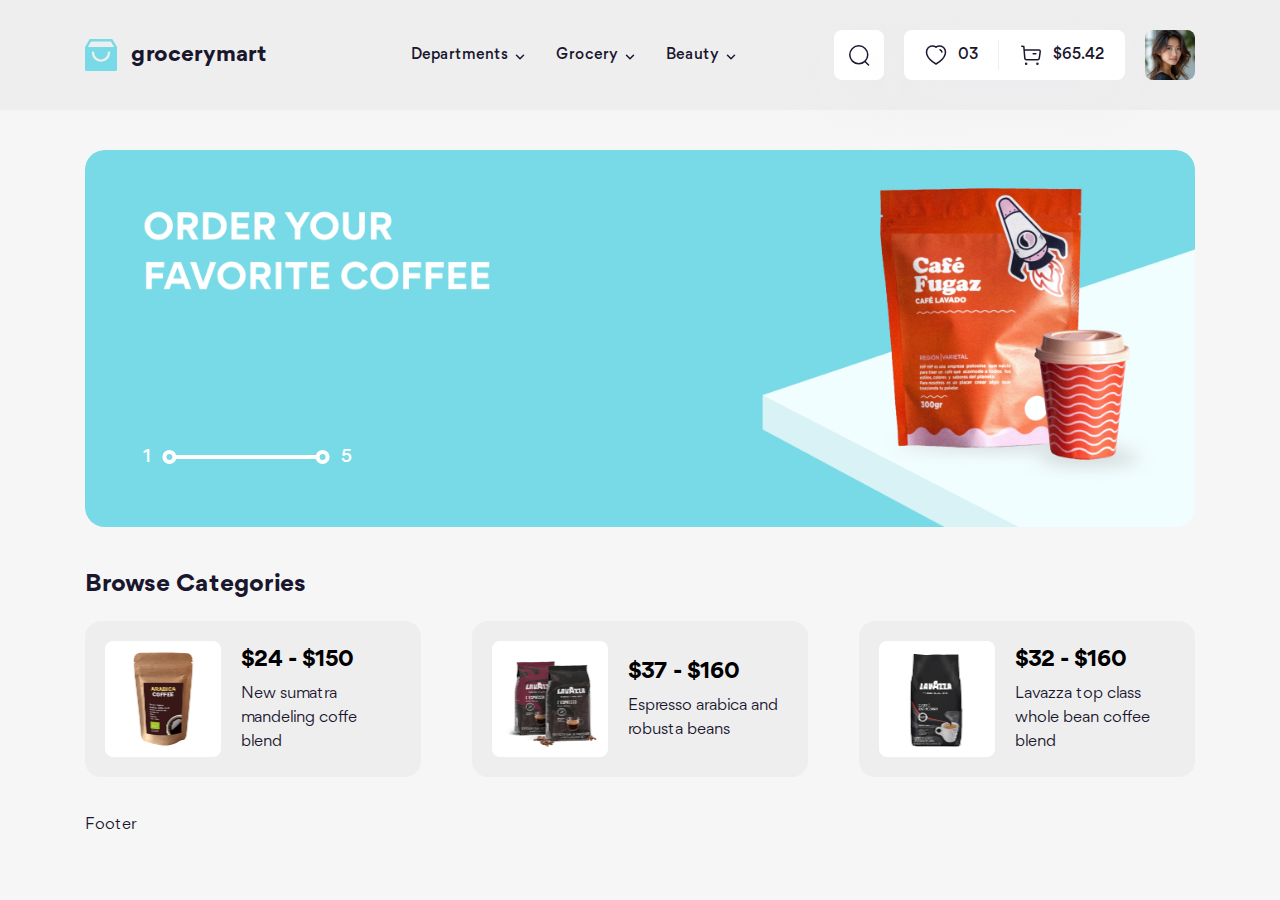
==== index.html @ 1802fb22 "Làm phần Browse Categories" ====
<!DOCTYPE html>
<html lang="en">
  <head>
    <meta charset="UTF-8" />
    <meta name="viewport" content="width=device-width, initial-scale=1.0" />
    <title>Grocery Mart</title>

    <!-- Favicon -->
    <link
      rel="icon"
      type="image/png"
      href="./assets/favicon/favicon-96x96.png"
      sizes="96x96"
    />
    <link rel="icon" type="image/svg+xml" href="./assets/favicon/favicon.svg" />
    <link rel="shortcut icon" href="./assets/favicon/favicon.ico" />
    <link
      rel="apple-touch-icon"
      sizes="180x180"
      href="./assets/favicon/apple-touch-icon.png"
    />
    <link rel="manifest" href="./assets/favicon/site.webmanifest" />

    <!-- Fonts -->
    <link rel="stylesheet" href="./assets/fonts/stylesheet.css" />

    <!-- Styles -->
    <link rel="stylesheet" href="./assets/css/main.css" />

    <!-- Scripts -->
    <script src="./assets/js/scripts.js"></script>
  </head>
  <body>
    <!-- Header -->
    <header id="header" class="header"></header>
    <script>
      load('#header', './templates/header.html')
    </script>

    <div class="container home">
      <!-- Slideshow -->
      <section class="home__container">
        <div class="slideshow">
          <div class="slideshow__inner">
            <div class="slideshow__item">
              <a href="#!" class="slideshow__link">
                <picture>
                  <source
                    media="(max-width: 767.98px)"
                    srcset="./assets/img/slideshow/item-1-md.png"
                  />
                  <img
                    src="./assets/img/slideshow/item-1.png"
                    alt=""
                    class="slideshow__img"
                  />
                </picture>
              </a>
            </div>
          </div>

          <div class="slideshow__page">
            <span class="slideshow__num">1</span>
            <span class="slideshow__slider"></span>
            <span class="slideshow__num">5</span>
          </div>
        </div>
      </section>

      <!-- Browser Categories -->
      <section class="home__container">
        <h2 class="home__heading">Browse Categories</h2>
        <div class="home__cate row row-cols-3 row-cols-md-1">
          <div class="col">
            <article class="cate-item">
              <img
                src="./assets/img/category-item/item-1.png"
                alt=""
                class="cate-item__thumb"
              />
              <section class="cate-item__info">
                <h3 class="cate-item__title">$24 - $150</h3>
                <p class="cate-item__desc">New sumatra mandeling coffe blend</p>
              </section>
            </article>
          </div>
          <div class="col">
            <article class="cate-item">
              <img
                src="./assets/img/category-item/item-2.png"
                alt=""
                class="cate-item__thumb"
              />
              <section class="cate-item__info">
                <h3 class="cate-item__title">$37 - $160</h3>
                <p class="cate-item__desc">
                  Espresso arabica and robusta beans
                </p>
              </section>
            </article>
          </div>
          <div class="col">
            <article class="cate-item">
              <img
                src="./assets/img/category-item/item-3.png"
                alt=""
                class="cate-item__thumb"
              />
              <section class="cate-item__info">
                <h3 class="cate-item__title">$32 - $160</h3>
                <p class="cate-item__desc">
                  Lavazza top class whole bean coffee blend
                </p>
              </section>
            </article>
          </div>
        </div>
      </section>

      <!-- Browser Products -->
      <section class="home__container"></section>

      <!-- Footer -->
      <footer id="footer"><div class="container">Footer</div></footer>
      <script>
        load('#footer', './templates/footer.html')
      </script>
    </div>
  </body>
</html>
---- assets/fonts/stylesheet.css ----
@font-face {
    font-family: 'Gordita';
    src: url('Gordita-Bold.woff2') format('woff2'),
        url('Gordita-Bold.woff') format('woff');
    font-weight: bold;
    font-style: normal;
    font-display: swap;
}

@font-face {
    font-family: 'Gordita';
    src: url('Gordita-Light.woff2') format('woff2'),
        url('Gordita-Light.woff') format('woff');
    font-weight: 300;
    font-style: normal;
    font-display: swap;
}

@font-face {
    font-family: 'Gordita';
    src: url('Gordita-BlackItalic.woff2') format('woff2'),
        url('Gordita-BlackItalic.woff') format('woff');
    font-weight: 900;
    font-style: italic;
    font-display: swap;
}

@font-face {
    font-family: 'Gordita';
    src: url('Gordita-Black.woff2') format('woff2'),
        url('Gordita-Black.woff') format('woff');
    font-weight: 900;
    font-style: normal;
    font-display: swap;
}

@font-face {
    font-family: 'Gordita';
    src: url('Gordita-BoldItalic.woff2') format('woff2'),
        url('Gordita-BoldItalic.woff') format('woff');
    font-weight: bold;
    font-style: italic;
    font-display: swap;
}

@font-face {
    font-family: 'Gordita';
    src: url('Gordita-MediumItalic.woff2') format('woff2'),
        url('Gordita-MediumItalic.woff') format('woff');
    font-weight: 500;
    font-style: italic;
    font-display: swap;
}

@font-face {
    font-family: 'Gordita';
    src: url('Gordita-Medium.woff2') format('woff2'),
        url('Gordita-Medium.woff') format('woff');
    font-weight: 500;
    font-style: normal;
    font-display: swap;
}

@font-face {
    font-family: 'Gordita';
    src: url('Gordita-LightItalic.woff2') format('woff2'),
        url('Gordita-LightItalic.woff') format('woff');
    font-weight: 300;
    font-style: italic;
    font-display: swap;
}

@font-face {
    font-family: 'Gordita';
    src: url('Gordita-Italic.woff2') format('woff2'),
        url('Gordita-Italic.woff') format('woff');
    font-weight: normal;
    font-style: italic;
    font-display: swap;
}

@font-face {
    font-family: 'Gordita';
    src: url('Gordita-Regular.woff2') format('woff2'),
        url('Gordita-Regular.woff') format('woff');
    font-weight: normal;
    font-style: normal;
    font-display: swap;
}
---- assets/css/main.css ----
html,
body,
div,
span,
applet,
object,
iframe,
h1,
h2,
h3,
h4,
h5,
h6,
p,
blockquote,
pre,
a,
abbr,
acronym,
address,
big,
cite,
code,
del,
dfn,
em,
img,
ins,
kbd,
q,
s,
samp,
small,
strike,
strong,
sub,
sup,
tt,
var,
b,
u,
i,
center,
dl,
dt,
dd,
ol,
ul,
li,
fieldset,
form,
label,
legend,
table,
caption,
tbody,
tfoot,
thead,
tr,
th,
td,
article,
aside,
canvas,
details,
embed,
figure,
figcaption,
footer,
header,
hgroup,
menu,
nav,
output,
ruby,
section,
summary,
time,
mark,
audio,
video {
  margin: 0;
  padding: 0;
  border: 0;
  font-size: 100%;
  font: inherit;
  vertical-align: baseline;
}

/* HTML5 display-role reset for older browsers */
article,
aside,
details,
figcaption,
figure,
footer,
header,
hgroup,
menu,
nav,
section {
  display: block;
}

body {
  line-height: 1;
}

ol,
ul {
  list-style: none;
}

blockquote,
q {
  quotes: none;
}

blockquote:before,
blockquote:after,
q:before,
q:after {
  content: "";
  content: none;
}

table {
  border-collapse: collapse;
  border-spacing: 0;
}

*,
::before,
::after {
  box-sizing: border-box;
}

html {
  font-size: 62.5%;
}

body {
  font-family: "Gordita", sans-serif;
  font-size: 1.6rem;
  color: var(--text-color);
  background: var(--body-bg);
}

a {
  color: inherit;
  text-decoration: none;
}

button {
  border: none;
  outline: none;
  background: transparent;
}

a,
img,
button,
input,
textarea,
select {
  font-family: inherit;
  font-size: inherit;
  color: inherit;
  -webkit-tap-highlight-color: transparent;
}

.icon {
  filter: var(--icon-color);
}

.row > *, .container-fluid, .container {
  padding-left: calc(var(--grid-gutter-x) * 0.5);
  padding-right: calc(var(--grid-gutter-x) * 0.5);
}

.container-fluid, .container {
  --grid-gutter-x: 30px;
  --grid-gutter-y: 0;
  width: 100%;
  margin-left: auto;
  margin-right: auto;
}

.container {
  width: 1370px;
}

.row {
  display: flex;
  flex-wrap: wrap;
  margin-top: calc(var(--grid-gutter-y) * -1);
  margin-left: calc(var(--grid-gutter-x) * 0.5 * -1);
  margin-right: calc(var(--grid-gutter-x) * 0.5 * -1);
}
.row > * {
  margin-top: var(--grid-gutter-y);
}

.col {
  flex: 1 0;
}

.row-cols-1 > * {
  flex: 0 0 auto;
  width: 100%;
}

.row-cols-2 > * {
  flex: 0 0 auto;
  width: 50%;
}

.row-cols-3 > * {
  flex: 0 0 auto;
  width: 33.3333333333%;
}

.row-cols-4 > * {
  flex: 0 0 auto;
  width: 25%;
}

.row-cols-5 > * {
  flex: 0 0 auto;
  width: 20%;
}

.row-cols-6 > * {
  flex: 0 0 auto;
  width: 16.6666666667%;
}

.col-1 {
  flex: 0 0 auto;
  width: 8.3333333333%;
}

.col-2 {
  flex: 0 0 auto;
  width: 16.6666666667%;
}

.col-3 {
  flex: 0 0 auto;
  width: 25%;
}

.col-4 {
  flex: 0 0 auto;
  width: 33.3333333333%;
}

.col-5 {
  flex: 0 0 auto;
  width: 41.6666666667%;
}

.col-6 {
  flex: 0 0 auto;
  width: 50%;
}

.col-7 {
  flex: 0 0 auto;
  width: 58.3333333333%;
}

.col-8 {
  flex: 0 0 auto;
  width: 66.6666666667%;
}

.col-9 {
  flex: 0 0 auto;
  width: 75%;
}

.col-10 {
  flex: 0 0 auto;
  width: 83.3333333333%;
}

.col-11 {
  flex: 0 0 auto;
  width: 91.6666666667%;
}

.col-12 {
  flex: 0 0 auto;
  width: 100%;
}

.offset-0 {
  margin-left: 0;
}

.offset-1 {
  margin-left: 8.3333333333%;
}

.offset-2 {
  margin-left: 16.6666666667%;
}

.offset-3 {
  margin-left: 25%;
}

.offset-4 {
  margin-left: 33.3333333333%;
}

.offset-5 {
  margin-left: 41.6666666667%;
}

.offset-6 {
  margin-left: 50%;
}

.offset-7 {
  margin-left: 58.3333333333%;
}

.offset-8 {
  margin-left: 66.6666666667%;
}

.offset-9 {
  margin-left: 75%;
}

.offset-10 {
  margin-left: 83.3333333333%;
}

.offset-11 {
  margin-left: 91.6666666667%;
}

.g-0,
.gx-0 {
  --grid-gutter-x: 0px;
}

.g-0,
.gy-0 {
  --grid-gutter-y: 0px;
}

.g-1,
.gx-1 {
  --grid-gutter-x: 7.5px;
}

.g-1,
.gy-1 {
  --grid-gutter-y: 7.5px;
}

.g-2,
.gx-2 {
  --grid-gutter-x: 15px;
}

.g-2,
.gy-2 {
  --grid-gutter-y: 15px;
}

.g-3,
.gx-3 {
  --grid-gutter-x: 30px;
}

.g-3,
.gy-3 {
  --grid-gutter-y: 30px;
}

.g-4,
.gx-4 {
  --grid-gutter-x: 45px;
}

.g-4,
.gy-4 {
  --grid-gutter-y: 45px;
}

.g-5,
.gx-5 {
  --grid-gutter-x: 90px;
}

.g-5,
.gy-5 {
  --grid-gutter-y: 90px;
}

@media (max-width: 1399.98px) {
  .container {
    max-width: 1140px;
  }
  .row-cols-xxl-1 > * {
    flex: 0 0 auto;
    width: 100%;
  }
  .row-cols-xxl-2 > * {
    flex: 0 0 auto;
    width: 50%;
  }
  .row-cols-xxl-3 > * {
    flex: 0 0 auto;
    width: 33.3333333333%;
  }
  .row-cols-xxl-4 > * {
    flex: 0 0 auto;
    width: 25%;
  }
  .row-cols-xxl-5 > * {
    flex: 0 0 auto;
    width: 20%;
  }
  .row-cols-xxl-6 > * {
    flex: 0 0 auto;
    width: 16.6666666667%;
  }
  .col-xxl-1 {
    flex: 0 0 auto;
    width: 8.3333333333%;
  }
  .col-xxl-2 {
    flex: 0 0 auto;
    width: 16.6666666667%;
  }
  .col-xxl-3 {
    flex: 0 0 auto;
    width: 25%;
  }
  .col-xxl-4 {
    flex: 0 0 auto;
    width: 33.3333333333%;
  }
  .col-xxl-5 {
    flex: 0 0 auto;
    width: 41.6666666667%;
  }
  .col-xxl-6 {
    flex: 0 0 auto;
    width: 50%;
  }
  .col-xxl-7 {
    flex: 0 0 auto;
    width: 58.3333333333%;
  }
  .col-xxl-8 {
    flex: 0 0 auto;
    width: 66.6666666667%;
  }
  .col-xxl-9 {
    flex: 0 0 auto;
    width: 75%;
  }
  .col-xxl-10 {
    flex: 0 0 auto;
    width: 83.3333333333%;
  }
  .col-xxl-11 {
    flex: 0 0 auto;
    width: 91.6666666667%;
  }
  .col-xxl-12 {
    flex: 0 0 auto;
    width: 100%;
  }
  .offset-xxl-0 {
    margin-left: 0;
  }
  .offset-xxl-1 {
    margin-left: 8.3333333333%;
  }
  .offset-xxl-2 {
    margin-left: 16.6666666667%;
  }
  .offset-xxl-3 {
    margin-left: 25%;
  }
  .offset-xxl-4 {
    margin-left: 33.3333333333%;
  }
  .offset-xxl-5 {
    margin-left: 41.6666666667%;
  }
  .offset-xxl-6 {
    margin-left: 50%;
  }
  .offset-xxl-7 {
    margin-left: 58.3333333333%;
  }
  .offset-xxl-8 {
    margin-left: 66.6666666667%;
  }
  .offset-xxl-9 {
    margin-left: 75%;
  }
  .offset-xxl-10 {
    margin-left: 83.3333333333%;
  }
  .offset-xxl-11 {
    margin-left: 91.6666666667%;
  }
  .g-xxl-0,
  .gx-xxl-0 {
    --grid-gutter-x: 0px;
  }
  .g-xxl-0,
  .gy-xxl-0 {
    --grid-gutter-y: 0px;
  }
  .g-xxl-1,
  .gx-xxl-1 {
    --grid-gutter-x: 7.5px;
  }
  .g-xxl-1,
  .gy-xxl-1 {
    --grid-gutter-y: 7.5px;
  }
  .g-xxl-2,
  .gx-xxl-2 {
    --grid-gutter-x: 15px;
  }
  .g-xxl-2,
  .gy-xxl-2 {
    --grid-gutter-y: 15px;
  }
  .g-xxl-3,
  .gx-xxl-3 {
    --grid-gutter-x: 30px;
  }
  .g-xxl-3,
  .gy-xxl-3 {
    --grid-gutter-y: 30px;
  }
  .g-xxl-4,
  .gx-xxl-4 {
    --grid-gutter-x: 45px;
  }
  .g-xxl-4,
  .gy-xxl-4 {
    --grid-gutter-y: 45px;
  }
  .g-xxl-5,
  .gx-xxl-5 {
    --grid-gutter-x: 90px;
  }
  .g-xxl-5,
  .gy-xxl-5 {
    --grid-gutter-y: 90px;
  }
}
@media (max-width: 1199.98px) {
  .container {
    max-width: 960px;
  }
  .row-cols-xl-1 > * {
    flex: 0 0 auto;
    width: 100%;
  }
  .row-cols-xl-2 > * {
    flex: 0 0 auto;
    width: 50%;
  }
  .row-cols-xl-3 > * {
    flex: 0 0 auto;
    width: 33.3333333333%;
  }
  .row-cols-xl-4 > * {
    flex: 0 0 auto;
    width: 25%;
  }
  .row-cols-xl-5 > * {
    flex: 0 0 auto;
    width: 20%;
  }
  .row-cols-xl-6 > * {
    flex: 0 0 auto;
    width: 16.6666666667%;
  }
  .col-xl-1 {
    flex: 0 0 auto;
    width: 8.3333333333%;
  }
  .col-xl-2 {
    flex: 0 0 auto;
    width: 16.6666666667%;
  }
  .col-xl-3 {
    flex: 0 0 auto;
    width: 25%;
  }
  .col-xl-4 {
    flex: 0 0 auto;
    width: 33.3333333333%;
  }
  .col-xl-5 {
    flex: 0 0 auto;
    width: 41.6666666667%;
  }
  .col-xl-6 {
    flex: 0 0 auto;
    width: 50%;
  }
  .col-xl-7 {
    flex: 0 0 auto;
    width: 58.3333333333%;
  }
  .col-xl-8 {
    flex: 0 0 auto;
    width: 66.6666666667%;
  }
  .col-xl-9 {
    flex: 0 0 auto;
    width: 75%;
  }
  .col-xl-10 {
    flex: 0 0 auto;
    width: 83.3333333333%;
  }
  .col-xl-11 {
    flex: 0 0 auto;
    width: 91.6666666667%;
  }
  .col-xl-12 {
    flex: 0 0 auto;
    width: 100%;
  }
  .offset-xl-0 {
    margin-left: 0;
  }
  .offset-xl-1 {
    margin-left: 8.3333333333%;
  }
  .offset-xl-2 {
    margin-left: 16.6666666667%;
  }
  .offset-xl-3 {
    margin-left: 25%;
  }
  .offset-xl-4 {
    margin-left: 33.3333333333%;
  }
  .offset-xl-5 {
    margin-left: 41.6666666667%;
  }
  .offset-xl-6 {
    margin-left: 50%;
  }
  .offset-xl-7 {
    margin-left: 58.3333333333%;
  }
  .offset-xl-8 {
    margin-left: 66.6666666667%;
  }
  .offset-xl-9 {
    margin-left: 75%;
  }
  .offset-xl-10 {
    margin-left: 83.3333333333%;
  }
  .offset-xl-11 {
    margin-left: 91.6666666667%;
  }
  .g-xl-0,
  .gx-xl-0 {
    --grid-gutter-x: 0px;
  }
  .g-xl-0,
  .gy-xl-0 {
    --grid-gutter-y: 0px;
  }
  .g-xl-1,
  .gx-xl-1 {
    --grid-gutter-x: 7.5px;
  }
  .g-xl-1,
  .gy-xl-1 {
    --grid-gutter-y: 7.5px;
  }
  .g-xl-2,
  .gx-xl-2 {
    --grid-gutter-x: 15px;
  }
  .g-xl-2,
  .gy-xl-2 {
    --grid-gutter-y: 15px;
  }
  .g-xl-3,
  .gx-xl-3 {
    --grid-gutter-x: 30px;
  }
  .g-xl-3,
  .gy-xl-3 {
    --grid-gutter-y: 30px;
  }
  .g-xl-4,
  .gx-xl-4 {
    --grid-gutter-x: 45px;
  }
  .g-xl-4,
  .gy-xl-4 {
    --grid-gutter-y: 45px;
  }
  .g-xl-5,
  .gx-xl-5 {
    --grid-gutter-x: 90px;
  }
  .g-xl-5,
  .gy-xl-5 {
    --grid-gutter-y: 90px;
  }
}
@media (max-width: 991.98px) {
  .container {
    max-width: 720px;
  }
  .row-cols-lg-1 > * {
    flex: 0 0 auto;
    width: 100%;
  }
  .row-cols-lg-2 > * {
    flex: 0 0 auto;
    width: 50%;
  }
  .row-cols-lg-3 > * {
    flex: 0 0 auto;
    width: 33.3333333333%;
  }
  .row-cols-lg-4 > * {
    flex: 0 0 auto;
    width: 25%;
  }
  .row-cols-lg-5 > * {
    flex: 0 0 auto;
    width: 20%;
  }
  .row-cols-lg-6 > * {
    flex: 0 0 auto;
    width: 16.6666666667%;
  }
  .col-lg-1 {
    flex: 0 0 auto;
    width: 8.3333333333%;
  }
  .col-lg-2 {
    flex: 0 0 auto;
    width: 16.6666666667%;
  }
  .col-lg-3 {
    flex: 0 0 auto;
    width: 25%;
  }
  .col-lg-4 {
    flex: 0 0 auto;
    width: 33.3333333333%;
  }
  .col-lg-5 {
    flex: 0 0 auto;
    width: 41.6666666667%;
  }
  .col-lg-6 {
    flex: 0 0 auto;
    width: 50%;
  }
  .col-lg-7 {
    flex: 0 0 auto;
    width: 58.3333333333%;
  }
  .col-lg-8 {
    flex: 0 0 auto;
    width: 66.6666666667%;
  }
  .col-lg-9 {
    flex: 0 0 auto;
    width: 75%;
  }
  .col-lg-10 {
    flex: 0 0 auto;
    width: 83.3333333333%;
  }
  .col-lg-11 {
    flex: 0 0 auto;
    width: 91.6666666667%;
  }
  .col-lg-12 {
    flex: 0 0 auto;
    width: 100%;
  }
  .offset-lg-0 {
    margin-left: 0;
  }
  .offset-lg-1 {
    margin-left: 8.3333333333%;
  }
  .offset-lg-2 {
    margin-left: 16.6666666667%;
  }
  .offset-lg-3 {
    margin-left: 25%;
  }
  .offset-lg-4 {
    margin-left: 33.3333333333%;
  }
  .offset-lg-5 {
    margin-left: 41.6666666667%;
  }
  .offset-lg-6 {
    margin-left: 50%;
  }
  .offset-lg-7 {
    margin-left: 58.3333333333%;
  }
  .offset-lg-8 {
    margin-left: 66.6666666667%;
  }
  .offset-lg-9 {
    margin-left: 75%;
  }
  .offset-lg-10 {
    margin-left: 83.3333333333%;
  }
  .offset-lg-11 {
    margin-left: 91.6666666667%;
  }
  .g-lg-0,
  .gx-lg-0 {
    --grid-gutter-x: 0px;
  }
  .g-lg-0,
  .gy-lg-0 {
    --grid-gutter-y: 0px;
  }
  .g-lg-1,
  .gx-lg-1 {
    --grid-gutter-x: 7.5px;
  }
  .g-lg-1,
  .gy-lg-1 {
    --grid-gutter-y: 7.5px;
  }
  .g-lg-2,
  .gx-lg-2 {
    --grid-gutter-x: 15px;
  }
  .g-lg-2,
  .gy-lg-2 {
    --grid-gutter-y: 15px;
  }
  .g-lg-3,
  .gx-lg-3 {
    --grid-gutter-x: 30px;
  }
  .g-lg-3,
  .gy-lg-3 {
    --grid-gutter-y: 30px;
  }
  .g-lg-4,
  .gx-lg-4 {
    --grid-gutter-x: 45px;
  }
  .g-lg-4,
  .gy-lg-4 {
    --grid-gutter-y: 45px;
  }
  .g-lg-5,
  .gx-lg-5 {
    --grid-gutter-x: 90px;
  }
  .g-lg-5,
  .gy-lg-5 {
    --grid-gutter-y: 90px;
  }
}
@media (max-width: 767.98px) {
  .container {
    max-width: 540px;
  }
  .row-cols-md-1 > * {
    flex: 0 0 auto;
    width: 100%;
  }
  .row-cols-md-2 > * {
    flex: 0 0 auto;
    width: 50%;
  }
  .row-cols-md-3 > * {
    flex: 0 0 auto;
    width: 33.3333333333%;
  }
  .row-cols-md-4 > * {
    flex: 0 0 auto;
    width: 25%;
  }
  .row-cols-md-5 > * {
    flex: 0 0 auto;
    width: 20%;
  }
  .row-cols-md-6 > * {
    flex: 0 0 auto;
    width: 16.6666666667%;
  }
  .col-md-1 {
    flex: 0 0 auto;
    width: 8.3333333333%;
  }
  .col-md-2 {
    flex: 0 0 auto;
    width: 16.6666666667%;
  }
  .col-md-3 {
    flex: 0 0 auto;
    width: 25%;
  }
  .col-md-4 {
    flex: 0 0 auto;
    width: 33.3333333333%;
  }
  .col-md-5 {
    flex: 0 0 auto;
    width: 41.6666666667%;
  }
  .col-md-6 {
    flex: 0 0 auto;
    width: 50%;
  }
  .col-md-7 {
    flex: 0 0 auto;
    width: 58.3333333333%;
  }
  .col-md-8 {
    flex: 0 0 auto;
    width: 66.6666666667%;
  }
  .col-md-9 {
    flex: 0 0 auto;
    width: 75%;
  }
  .col-md-10 {
    flex: 0 0 auto;
    width: 83.3333333333%;
  }
  .col-md-11 {
    flex: 0 0 auto;
    width: 91.6666666667%;
  }
  .col-md-12 {
    flex: 0 0 auto;
    width: 100%;
  }
  .offset-md-0 {
    margin-left: 0;
  }
  .offset-md-1 {
    margin-left: 8.3333333333%;
  }
  .offset-md-2 {
    margin-left: 16.6666666667%;
  }
  .offset-md-3 {
    margin-left: 25%;
  }
  .offset-md-4 {
    margin-left: 33.3333333333%;
  }
  .offset-md-5 {
    margin-left: 41.6666666667%;
  }
  .offset-md-6 {
    margin-left: 50%;
  }
  .offset-md-7 {
    margin-left: 58.3333333333%;
  }
  .offset-md-8 {
    margin-left: 66.6666666667%;
  }
  .offset-md-9 {
    margin-left: 75%;
  }
  .offset-md-10 {
    margin-left: 83.3333333333%;
  }
  .offset-md-11 {
    margin-left: 91.6666666667%;
  }
  .g-md-0,
  .gx-md-0 {
    --grid-gutter-x: 0px;
  }
  .g-md-0,
  .gy-md-0 {
    --grid-gutter-y: 0px;
  }
  .g-md-1,
  .gx-md-1 {
    --grid-gutter-x: 7.5px;
  }
  .g-md-1,
  .gy-md-1 {
    --grid-gutter-y: 7.5px;
  }
  .g-md-2,
  .gx-md-2 {
    --grid-gutter-x: 15px;
  }
  .g-md-2,
  .gy-md-2 {
    --grid-gutter-y: 15px;
  }
  .g-md-3,
  .gx-md-3 {
    --grid-gutter-x: 30px;
  }
  .g-md-3,
  .gy-md-3 {
    --grid-gutter-y: 30px;
  }
  .g-md-4,
  .gx-md-4 {
    --grid-gutter-x: 45px;
  }
  .g-md-4,
  .gy-md-4 {
    --grid-gutter-y: 45px;
  }
  .g-md-5,
  .gx-md-5 {
    --grid-gutter-x: 90px;
  }
  .g-md-5,
  .gy-md-5 {
    --grid-gutter-y: 90px;
  }
}
@media (max-width: 575.98px) {
  .container {
    max-width: 100%;
  }
  .row-cols-sm-1 > * {
    flex: 0 0 auto;
    width: 100%;
  }
  .row-cols-sm-2 > * {
    flex: 0 0 auto;
    width: 50%;
  }
  .row-cols-sm-3 > * {
    flex: 0 0 auto;
    width: 33.3333333333%;
  }
  .row-cols-sm-4 > * {
    flex: 0 0 auto;
    width: 25%;
  }
  .row-cols-sm-5 > * {
    flex: 0 0 auto;
    width: 20%;
  }
  .row-cols-sm-6 > * {
    flex: 0 0 auto;
    width: 16.6666666667%;
  }
  .col-sm-1 {
    flex: 0 0 auto;
    width: 8.3333333333%;
  }
  .col-sm-2 {
    flex: 0 0 auto;
    width: 16.6666666667%;
  }
  .col-sm-3 {
    flex: 0 0 auto;
    width: 25%;
  }
  .col-sm-4 {
    flex: 0 0 auto;
    width: 33.3333333333%;
  }
  .col-sm-5 {
    flex: 0 0 auto;
    width: 41.6666666667%;
  }
  .col-sm-6 {
    flex: 0 0 auto;
    width: 50%;
  }
  .col-sm-7 {
    flex: 0 0 auto;
    width: 58.3333333333%;
  }
  .col-sm-8 {
    flex: 0 0 auto;
    width: 66.6666666667%;
  }
  .col-sm-9 {
    flex: 0 0 auto;
    width: 75%;
  }
  .col-sm-10 {
    flex: 0 0 auto;
    width: 83.3333333333%;
  }
  .col-sm-11 {
    flex: 0 0 auto;
    width: 91.6666666667%;
  }
  .col-sm-12 {
    flex: 0 0 auto;
    width: 100%;
  }
  .offset-sm-0 {
    margin-left: 0;
  }
  .offset-sm-1 {
    margin-left: 8.3333333333%;
  }
  .offset-sm-2 {
    margin-left: 16.6666666667%;
  }
  .offset-sm-3 {
    margin-left: 25%;
  }
  .offset-sm-4 {
    margin-left: 33.3333333333%;
  }
  .offset-sm-5 {
    margin-left: 41.6666666667%;
  }
  .offset-sm-6 {
    margin-left: 50%;
  }
  .offset-sm-7 {
    margin-left: 58.3333333333%;
  }
  .offset-sm-8 {
    margin-left: 66.6666666667%;
  }
  .offset-sm-9 {
    margin-left: 75%;
  }
  .offset-sm-10 {
    margin-left: 83.3333333333%;
  }
  .offset-sm-11 {
    margin-left: 91.6666666667%;
  }
  .g-sm-0,
  .gx-sm-0 {
    --grid-gutter-x: 0px;
  }
  .g-sm-0,
  .gy-sm-0 {
    --grid-gutter-y: 0px;
  }
  .g-sm-1,
  .gx-sm-1 {
    --grid-gutter-x: 7.5px;
  }
  .g-sm-1,
  .gy-sm-1 {
    --grid-gutter-y: 7.5px;
  }
  .g-sm-2,
  .gx-sm-2 {
    --grid-gutter-x: 15px;
  }
  .g-sm-2,
  .gy-sm-2 {
    --grid-gutter-y: 15px;
  }
  .g-sm-3,
  .gx-sm-3 {
    --grid-gutter-x: 30px;
  }
  .g-sm-3,
  .gy-sm-3 {
    --grid-gutter-y: 30px;
  }
  .g-sm-4,
  .gx-sm-4 {
    --grid-gutter-x: 45px;
  }
  .g-sm-4,
  .gy-sm-4 {
    --grid-gutter-y: 45px;
  }
  .g-sm-5,
  .gx-sm-5 {
    --grid-gutter-x: 90px;
  }
  .g-sm-5,
  .gy-sm-5 {
    --grid-gutter-y: 90px;
  }
}
.d-block {
  display: block !important;
}

.d-flex {
  display: flex !important;
}

.d-grid {
  display: grid !important;
}

.d-none {
  display: none !important;
}

@media (max-width: 1399.98px) {
  .d-xxl-block {
    display: block !important;
  }
  .d-xxl-flex {
    display: flex !important;
  }
  .d-xxl-grid {
    display: grid !important;
  }
  .d-xxl-none {
    display: none !important;
  }
}
@media (max-width: 1199.98px) {
  .d-xl-block {
    display: block !important;
  }
  .d-xl-flex {
    display: flex !important;
  }
  .d-xl-grid {
    display: grid !important;
  }
  .d-xl-none {
    display: none !important;
  }
}
@media (max-width: 991.98px) {
  .d-lg-block {
    display: block !important;
  }
  .d-lg-flex {
    display: flex !important;
  }
  .d-lg-grid {
    display: grid !important;
  }
  .d-lg-none {
    display: none !important;
  }
}
@media (max-width: 767.98px) {
  .d-md-block {
    display: block !important;
  }
  .d-md-flex {
    display: flex !important;
  }
  .d-md-grid {
    display: grid !important;
  }
  .d-md-none {
    display: none !important;
  }
}
@media (max-width: 575.98px) {
  .d-sm-block {
    display: block !important;
  }
  .d-sm-flex {
    display: flex !important;
  }
  .d-sm-grid {
    display: grid !important;
  }
  .d-sm-none {
    display: none !important;
  }
}
html {
  --text-color: #1a162e;
  --icon-color: brightness(0) saturate(100%) invert(9%) sepia(7%)
    saturate(6018%) hue-rotate(212deg) brightness(89%) contrast(95%);
  --body-bg: #f6f6f6;
  --header-bg-color: #eee;
  --top-act-group-bg-color: #fff;
  --top-act-group-shadow: rgba(237, 237, 246, 0.2);
  --top-act-group-separate: #ededf6;
  --dropdown-bg-color: #fff;
  --dropdown-shadow-color: rgba(200, 200, 200, 0.4);
  --top-menu-border-color: #d2d1d6;
  --sidebar-bg: #fff;
  --sidebar-shadow: rgba(200, 200, 200, 0.4);
  --cate-item-bg: #eee;
  --cate-item-thumb-bg: #fff;
  --cate-item-title-color: #000;
}
@media (max-width: 991.98px) {
  html {
    --header-bg-color: #fff;
    --header-shadow-color: rgba(237, 237, 246, 0.2);
  }
}
@media (max-width: 767.98px) {
  html {
    --cate-item-bg: #fff;
  }
}

html.dark {
  --text-color: #fff;
  --icon-color: brightness(0) saturate(100%) invert(100%) sepia(100%)
    saturate(0%) hue-rotate(36deg) brightness(103%) contrast(102%);
  --body-bg: #292e39;
  --header-bg-color: #171c28;
  --top-act-group-bg-color: #292e39;
  --top-act-group-shadow: rgba(0, 0, 0, 0.2);
  --top-act-group-separate: #ededf6;
  --dropdown-bg-color: #2f3441;
  --dropdown-shadow-color: rgba(23, 28, 40, 0.4);
  --dropdown-arrow-color: brightness(0) saturate(100%) invert(18%) sepia(23%)
    saturate(508%) hue-rotate(185deg) brightness(90%) contrast(91%);
  --top-menu-border-color: #171c28;
  --menu-column-icon-color: brightness(0) saturate(100%) invert(100%) sepia(27%)
    saturate(171%) hue-rotate(132deg) brightness(101%) contrast(96%);
  --sidebar-bg: #292e39;
  --sidebar-shadow: rgba(23, 28, 40, 0.4);
  --cate-item-bg: #171c28;
  --cate-item-thumb-bg: #292e39;
  --cate-item-title-color: #fff;
}
@media (max-width: 991.98px) {
  html.dark {
    --header-shadow-color: brgba(0, 0, 0, 0.2);
  }
}

.top-act__btn, .top-act__group, .top-act, .navbar__link, .navbar__list, .top-bar {
  display: flex;
  align-items: center;
}

.header {
  background: var(--header-bg-color);
}
@media (max-width: 991.98px) {
  .header {
    box-shadow: 0px 20px 60px 10px var(--header-shadow-color);
  }
}

.top-bar {
  position: relative;
  z-index: 1;
  padding: 30px 0;
}
@media (max-width: 991.98px) {
  .top-bar {
    padding: 20px 0;
  }
}
@media (max-width: 767.98px) {
  .top-bar {
    padding: 16px 0;
    justify-content: space-between;
  }
}

.navbar {
  margin-left: 129px;
}
@media (max-width: 1199.98px) {
  .navbar {
    margin-left: 28px;
  }
}
@media (max-width: 991.98px) {
  .navbar {
    position: fixed;
    inset: 0 50% 0 0;
    background: var(--sidebar-bg);
    border-radius: 0 20px 20px 0;
    margin-left: 0;
    padding: 20px 0;
    z-index: 9;
    translate: -100%;
    transition: translate 0.5s;
  }
  .navbar.show {
    translate: 0;
    box-shadow: 0px 40px 90px 20px var(--sidebar-shadow);
  }
  .navbar.show ~ .navbar__overlay {
    visibility: visible;
    opacity: 1;
  }
}
@media (max-width: 575.98px) {
  .navbar {
    inset: 0 20% 0 0;
  }
}
.navbar__close-btn {
  display: none;
}
@media (max-width: 991.98px) {
  .navbar__close-btn {
    display: block;
    padding: 10px 40px;
  }
}
@media (max-width: 575.98px) {
  .navbar__close-btn {
    padding: 0 20px 10px;
  }
}
.navbar__overlay {
  opacity: 0;
  visibility: hidden;
}
@media (max-width: 991.98px) {
  .navbar__overlay {
    position: fixed;
    inset: 0;
    background: rgba(0, 0, 0, 0.4);
    transition: opacity, visibility;
    transition-duration: 0.5s;
    z-index: 8;
  }
}
@media (max-width: 991.98px) {
  .navbar__list {
    flex-direction: column;
    align-items: flex-start;
    height: calc(100% - 40px);
    overflow-y: auto;
    overscroll-behavior: contain;
  }
}
@media (max-width: 767.98px) {
  .navbar__list {
    height: calc(100% - 140px);
  }
}
@media (max-width: 575.98px) {
  .navbar__list {
    height: calc(100% - 120px);
  }
}
.navbar__item:hover .dropdown {
  display: block;
}
@media (max-width: 991.98px) {
  .navbar__item {
    width: 100%;
  }
  .navbar__item:hover .dropdown {
    display: none;
  }
  .navbar__item--active .dropdown {
    display: block !important;
  }
}
.navbar__link {
  gap: 6px;
  height: 50px;
  padding: 0 15px;
  font-size: 1.5rem;
  font-weight: 500;
  line-height: 1.4666666667;
}
@media (max-width: 991.98px) {
  .navbar__link {
    justify-content: space-between;
    padding: 0 40px;
    font-size: 1.6rem;
    line-height: 1.5;
  }
}
@media (max-width: 575.98px) {
  .navbar__link {
    height: 44px;
    padding: 0 20px;
  }
}
.navbar__arrow {
  margin-top: 3px;
}
@media (max-width: 991.98px) {
  .navbar__arrow {
    rotate: -90deg;
    transition: rotate 0.3s;
  }
}
.navbar__item--active .navbar__arrow {
  rotate: 0deg;
}

.top-act {
  gap: 20px;
  margin-left: auto;
}
@media (max-width: 767.98px) {
  .top-act {
    margin-left: 0;
  }
}
.top-act__group {
  min-width: 50px;
  height: 50px;
  border-radius: 8px;
  background: var(--top-act-group-bg-color);
  box-shadow: 0px 20px 60px 10px var(--top-act-group-shadow);
}
@media (max-width: 991.98px) {
  .top-act__group--single {
    display: none;
  }
}
.top-act__group--single .top-act__btn {
  padding: 13px;
}
.top-act__btn {
  padding: 13px 20px;
  gap: 10px;
  cursor: pointer;
}
.top-act__title {
  font-size: 1.5rem;
  font-weight: 500;
  line-height: 1.4666666667;
}
.top-act__separate {
  width: 1px;
  height: 30px;
  background: var(--top-act-group-separate);
}
.top-act__avatar {
  display: block;
  width: 50px;
  height: 50px;
  border-radius: 8px;
  object-fit: cover;
  cursor: pointer;
}

.nav-btn {
  height: 50px;
  padding: 0 40px;
  align-items: center;
}
@media (max-width: 575.98px) {
  .nav-btn {
    padding: 0 20px;
  }
}
.nav-btn__title, .nav-btn__qnt {
  margin-left: 16px;
  font-size: 15px;
  font-weight: 500;
  line-height: 1.4666666667;
}
.nav-btn__qnt {
  margin-left: auto;
}

.logo {
  display: flex;
  align-items: center;
  gap: 14px;
}
@media (max-width: 991.98px) {
  .logo {
    gap: 10px;
    margin-left: 40px;
  }
}
@media (max-width: 767.98px) {
  .logo {
    margin-left: 0;
  }
}
.logo__title {
  color: var(--text-color);
  font-size: 2.2rem;
  font-weight: 700;
  line-height: 1.4545454545;
}
@media (max-width: 991.98px) {
  .logo__title {
    font-size: 1.8rem;
  }
}
@media (max-width: 991.98px) {
  .logo__img {
    width: 24px;
  }
}

.dropdown {
  position: absolute;
  left: 0;
  width: min(1240px, 100%);
  padding-top: 54px;
  display: none;
}
@media (max-width: 991.98px) {
  .dropdown {
    position: initial;
    padding-top: 0;
  }
}
.dropdown__inner {
  --inner-padding: 30px;
  position: relative;
  padding: var(--inner-padding);
  border-radius: 20px;
  background: var(--dropdown-bg-color);
  box-shadow: 0px 40px 90px 20px var(--dropdown-shadow-color);
}
.dropdown__inner::before {
  content: url("../icons/dropdown-arrow.svg");
  position: absolute;
  top: -13px;
  left: var(--arrow-left-pos);
  translate: -50%;
  filter: var(--dropdown-arrow-color);
}
@media (max-width: 991.98px) {
  .dropdown__inner {
    padding: 0 40px;
    border-radius: 0;
    background: transparent;
    box-shadow: none;
  }
  .dropdown__inner::before {
    content: none;
  }
}
@media (max-width: 575.98px) {
  .dropdown__inner {
    padding: 0 20px;
  }
}

.top-menu {
  --main-column-width: 292px;
  --max-inner-height: calc(
    min(582px, 100vh - 158px) - var(--inner-padding) * 2
  );
  position: relative;
}
.top-menu__main {
  width: var(--main-column-width);
  height: var(--max-inner-height);
  border-right: 1px solid var(--top-menu-border-color);
  overflow-y: auto;
}
@media (max-width: 991.98px) {
  .top-menu__main {
    width: 100%;
    height: auto;
    border-right: none;
  }
}

.menu-column {
  display: flex;
  gap: 14px;
}
.menu-column + .menu-column {
  margin-top: 22px;
}
@media (max-width: 991.98px) {
  .menu-column {
    margin-top: 10px;
  }
}
.menu-column__icon {
  position: relative;
  flex-shrink: 0;
  width: 36px;
  height: 36px;
}
@media (max-width: 1199.98px) {
  .menu-column__icon {
    display: none;
  }
}
@media (max-width: 991.98px) {
  .menu-column__icon {
    display: block;
  }
}
.menu-column__content {
  flex: 1;
}
.menu-column__icon-1 {
  width: 30px;
  height: 30px;
  object-fit: contain;
}
.menu-column__icon-2 {
  position: absolute;
  right: 0;
  bottom: 0;
  width: 24px;
  height: 24px;
  object-fit: contain;
  filter: var(--menu-column-icon-color);
}
.menu-column__heading {
  margin-top: 4px;
  font-size: 1.6rem;
  font-weight: 500;
  line-height: 1.5;
}
@media (max-width: 991.98px) {
  .menu-column__heading {
    margin-bottom: 26px;
  }
}
.menu-column__list {
  margin-top: 18px;
}
@media (max-width: 991.98px) {
  .menu-column__list {
    margin-top: 0;
  }
}
.menu-column__item--active .sub-menu {
  display: grid;
}
.menu-column__item:hover > .menu-column__link, .menu-column__item--active > .menu-column__link {
  color: #0071dc;
  font-weight: 500;
}
.menu-column__link {
  display: block;
  padding: 7px 0;
  font-size: 1.4rem;
  line-height: 1.4285714286;
}

.sub-menu {
  position: absolute;
  inset: 0 0 0 var(--main-column-width);
  display: none;
  grid-template-columns: repeat(3, 1fr);
  gap: 30px;
  padding-left: var(--inner-padding);
  overflow-y: auto;
}
@media (max-width: 991.98px) {
  .sub-menu {
    position: initial;
    grid-template-columns: 1fr;
    padding-left: 0;
  }
}
.sub-menu--not-main {
  position: initial;
  inset: initial;
  display: grid;
  grid-template-columns: repeat(4, 1fr);
  height: var(--max-inner-height);
  padding-left: 0;
}
@media (max-width: 991.98px) {
  .sub-menu--not-main {
    grid-template-columns: 1fr;
    height: auto;
  }
}

.slideshow {
  position: relative;
}
.slideshow__inner {
  display: flex;
  overflow: hidden;
}
.slideshow__item {
  position: relative;
  flex-shrink: 0;
  width: 100%;
  padding-top: 33.9552238806%;
}
@media (max-width: 767.98px) {
  .slideshow__item {
    padding-top: 49.552238806%;
  }
}
.slideshow__img {
  position: absolute;
  top: 0;
  left: 0;
  width: 100%;
  height: 100%;
  object-fit: cover;
  border-radius: 20px;
}
.slideshow__page {
  --color: #fff;
  position: absolute;
  bottom: 15%;
  left: 5.2%;
  width: 12.8%;
  display: flex;
  align-items: center;
  column-gap: 24px;
}
.slideshow__num {
  color: var(--color);
  font-size: 1.8rem;
  font-weight: 500;
  line-height: 1.4444444444;
}
@media (max-width: 767.98px) {
  .slideshow__num {
    font-size: 1.4rem;
    line-height: 1.4285714286;
  }
}
.slideshow__slider {
  position: relative;
  width: 100%;
  height: 4px;
  flex-shrink: 0;
  background: var(--color);
}
.slideshow__slider::before, .slideshow__slider::after {
  content: "";
  position: absolute;
  top: 50%;
  width: 14px;
  height: 14px;
  border: 4px solid var(--color);
  border-radius: 50%;
}
@media (max-width: 767.98px) {
  .slideshow__slider::before, .slideshow__slider::after {
    border-width: 3px;
  }
}
.slideshow__slider::before {
  left: 0;
  translate: -90% -50%;
}
.slideshow__slider::after {
  right: 0;
  translate: 90% -50%;
}

.cate-item {
  display: flex;
  gap: 20px;
  height: 100%;
  border-radius: 16px;
  padding: 20px 26px 20px 20px;
  background: var(--cate-item-bg);
}
@media (max-width: 1199.98px) {
  .cate-item {
    flex-direction: column;
  }
}
@media (max-width: 767.98px) {
  .cate-item {
    flex-direction: row;
  }
}
.cate-item__thumb {
  display: block;
  width: 116px;
  height: 116px;
  object-fit: contain;
  background: var(--cate-item-thumb-bg);
  border-radius: 8px;
}
@media (max-width: 1199.98px) {
  .cate-item__thumb {
    width: 100%;
    height: 150px;
    margin: 0 auto;
  }
}
@media (max-width: 767.98px) {
  .cate-item__thumb {
    width: 88px;
    height: 88px;
    margin: 0;
  }
}
.cate-item__info {
  display: flex;
  flex-direction: column;
  justify-content: center;
  padding-right: 30px;
}
@media (max-width: 1399.98px) {
  .cate-item__info {
    padding-right: 0;
  }
}
.cate-item__title {
  color: var(--cate-item-title-color);
  font-size: 2.2rem;
  font-weight: 700;
  line-height: 1.4545454545;
}
@media (max-width: 767.98px) {
  .cate-item__title {
    font-size: 1.8rem;
    line-height: 1.4444444444;
  }
}
.cate-item__desc {
  margin-top: 6px;
  font-size: 1.6rem;
  line-height: 1.5;
}
@media (max-width: 767.98px) {
  .cate-item__desc {
    font-size: 1.4rem;
    line-height: 1.4285714286;
  }
}

.home__container {
  margin-top: 40px;
}
@media (max-width: 767.98px) {
  .home__container {
    margin-top: 30px;
  }
}
.home__heading {
  margin-bottom: 20px;
  font-size: 2.4rem;
  font-weight: 700;
  line-height: 1.4166666667;
}
.home__cate {
  --grid-gutter-x: 51px;
}
@media (max-width: 991.98px) {
  .home__cate {
    --grid-gutter-x: 24px;
  }
}
@media (max-width: 767.98px) {
  .home__cate {
    --grid-gutter-y: 20px;
  }
}

/*# sourceMappingURL=main.css.map */
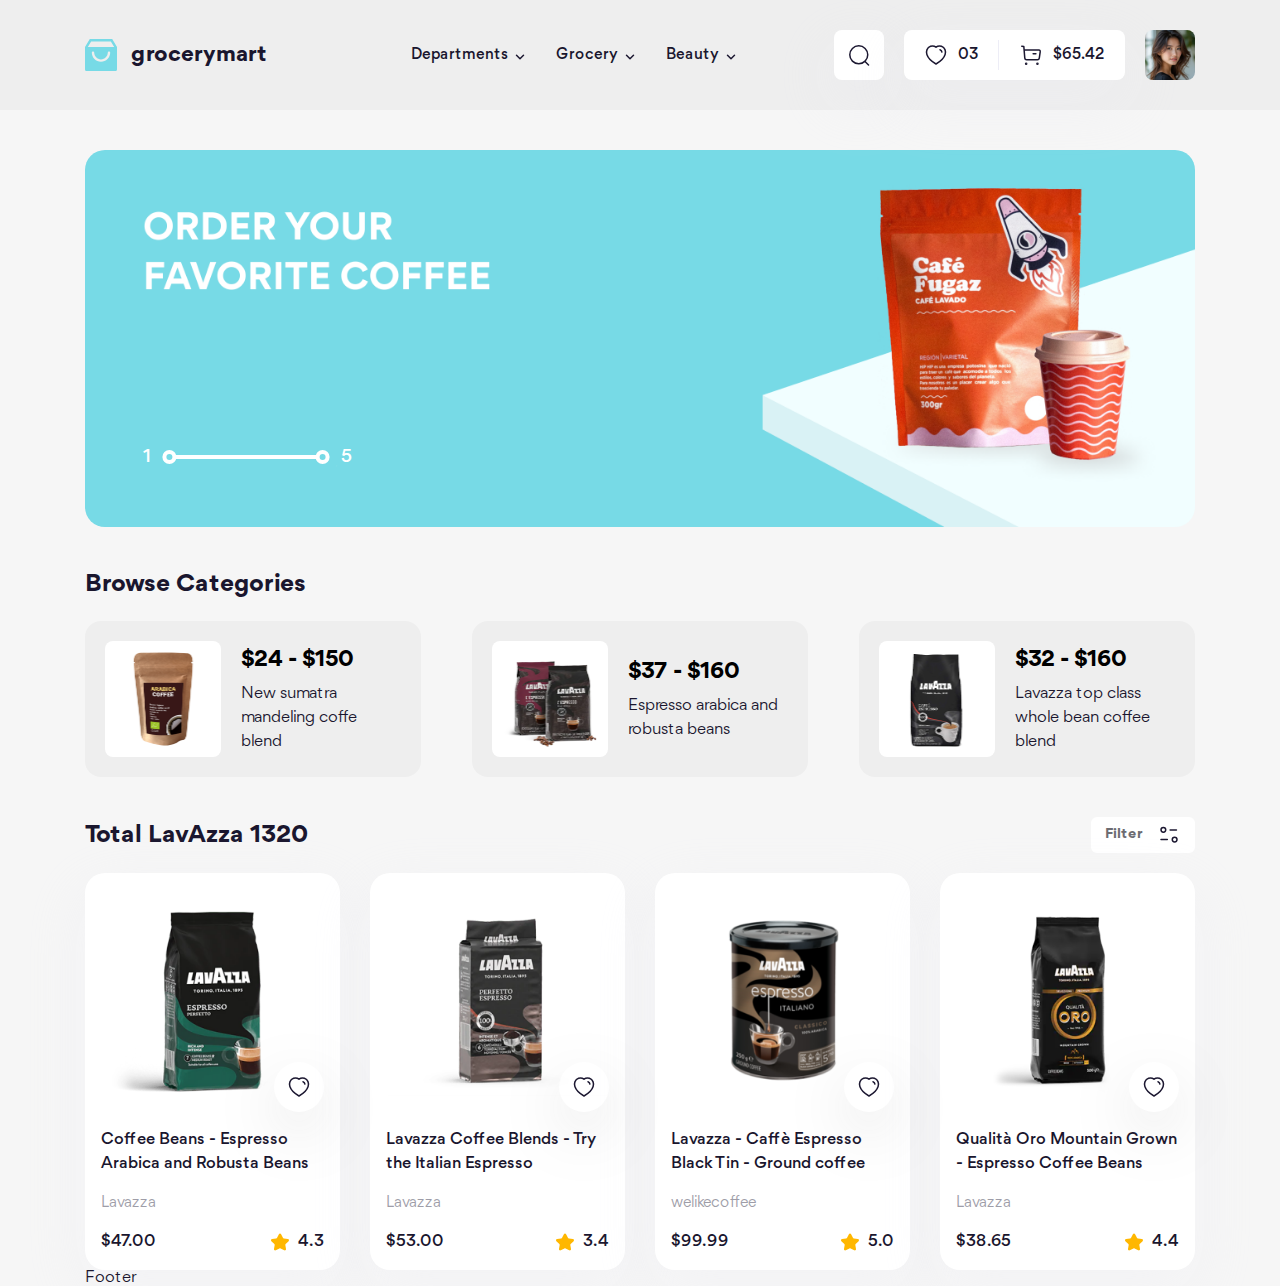
==== commit 625317b5: "Làm phần danh sách sản phẩm" ====
--- a/index.html
+++ b/index.html
@@ -118,7 +118,162 @@
       </section>
 
       <!-- Browser Products -->
-      <section class="home__container"></section>
+      <section class="home__container">
+        <div class="home__row">
+          <h2 class="home__heading">Total LavAzza 1320</h2>
+          <button class="filter-btn">
+            Filter
+            <img
+              src="./assets/icons/filter.svg"
+              alt=""
+              class="filter-btn__icon icon"
+            />
+          </button>
+        </div>
+
+        <div class="row row-cols-4 row-cols-lg-2 row-cols-sm-1 g-3 gx-sm-4">
+          <div class="col">
+            <article class="product-card">
+              <div class="product-card__img-wrap">
+                <a href="#!">
+                  <img
+                    src="./assets/img/product/item-1.png"
+                    alt=""
+                    class="product-card__thumb"
+                  />
+                </a>
+                <button class="like-btn like-btn--liked product-card__like-btn">
+                  <img
+                    src="./assets/icons/heart.svg"
+                    alt=""
+                    class="like-btn__icon icon"
+                  />
+                </button>
+              </div>
+              <h3 class="product-card__title">
+                <a href="#!"
+                  >Coffee Beans - Espresso Arabica and Robusta Beans</a
+                >
+              </h3>
+              <p class="product-card__brand">Lavazza</p>
+              <div class="product-card__row">
+                <span class="product-card__price">$47.00</span>
+                <img
+                  src="./assets/icons/star.svg"
+                  alt=""
+                  class="product-card__star"
+                />
+                <span class="product-card__score">4.3</span>
+              </div>
+            </article>
+          </div>
+          <div class="col">
+            <article class="product-card">
+              <div class="product-card__img-wrap">
+                <a href="#!">
+                  <img
+                    src="./assets/img/product/item-2.png"
+                    alt=""
+                    class="product-card__thumb"
+                  />
+                </a>
+                <button class="like-btn like-btn--liked product-card__like-btn">
+                  <img
+                    src="./assets/icons/heart.svg"
+                    alt=""
+                    class="like-btn__icon icon"
+                  />
+                </button>
+              </div>
+              <h3 class="product-card__title">
+                <a href="#!"
+                  >Lavazza Coffee Blends - Try the Italian Espresso</a
+                >
+              </h3>
+              <p class="product-card__brand">Lavazza</p>
+              <div class="product-card__row">
+                <span class="product-card__price">$53.00</span>
+                <img
+                  src="./assets/icons/star.svg"
+                  alt=""
+                  class="product-card__star"
+                />
+                <span class="product-card__score">3.4</span>
+              </div>
+            </article>
+          </div>
+          <div class="col">
+            <article class="product-card">
+              <div class="product-card__img-wrap">
+                <a href="#!">
+                  <img
+                    src="./assets/img/product/item-3.png"
+                    alt=""
+                    class="product-card__thumb"
+                  />
+                </a>
+                <button class="like-btn like-btn--liked product-card__like-btn">
+                  <img
+                    src="./assets/icons/heart.svg"
+                    alt=""
+                    class="like-btn__icon icon"
+                  />
+                </button>
+              </div>
+              <h3 class="product-card__title">
+                <a href="#!"
+                  >Lavazza - Caffè Espresso Black Tin - Ground coffee</a
+                >
+              </h3>
+              <p class="product-card__brand">welikecoffee</p>
+              <div class="product-card__row">
+                <span class="product-card__price">$99.99</span>
+                <img
+                  src="./assets/icons/star.svg"
+                  alt=""
+                  class="product-card__star"
+                />
+                <span class="product-card__score">5.0</span>
+              </div>
+            </article>
+          </div>
+          <div class="col">
+            <article class="product-card">
+              <div class="product-card__img-wrap">
+                <a href="#!">
+                  <img
+                    src="./assets/img/product/item-4.png"
+                    alt=""
+                    class="product-card__thumb"
+                  />
+                </a>
+                <button class="like-btn like-btn--liked product-card__like-btn">
+                  <img
+                    src="./assets/icons/heart.svg"
+                    alt=""
+                    class="like-btn__icon icon"
+                  />
+                </button>
+              </div>
+              <h3 class="product-card__title">
+                <a href="#!"
+                  >Qualità Oro Mountain Grown - Espresso Coffee Beans</a
+                >
+              </h3>
+              <p class="product-card__brand">Lavazza</p>
+              <div class="product-card__row">
+                <span class="product-card__price">$38.65</span>
+                <img
+                  src="./assets/icons/star.svg"
+                  alt=""
+                  class="product-card__star"
+                />
+                <span class="product-card__score">4.4</span>
+              </div>
+            </article>
+          </div>
+        </div>
+      </section>
 
       <!-- Footer -->
       <footer id="footer"><div class="container">Footer</div></footer>
--- a/assets/css/main.css
+++ b/assets/css/main.css
@@ -155,6 +155,8 @@
   border: none;
   outline: none;
   background: transparent;
+  padding: 0;
+  cursor: pointer;
 }
 
 a,
@@ -1311,6 +1313,11 @@
   --cate-item-bg: #eee;
   --cate-item-thumb-bg: #fff;
   --cate-item-title-color: #000;
+  --filter-btn-color: #6c6c72;
+  --filter-btn-bg: #fff;
+  --like-btn-shadow: rgba(124, 124, 124, 0.2);
+  --product-card-bg: #fff;
+  --product-card-shadow: rgba(237, 237, 246, 0.2);
 }
 @media (max-width: 991.98px) {
   html {
@@ -1345,6 +1352,10 @@
   --cate-item-bg: #171c28;
   --cate-item-thumb-bg: #292e39;
   --cate-item-title-color: #fff;
+  --filter-btn-color: #fff;
+  --filter-btn-bg: #171c28;
+  --product-card-bg: #171c28;
+  --product-card-shadow: rgba(0, 0, 0, 0.2);
 }
 @media (max-width: 991.98px) {
   html.dark {
@@ -1944,6 +1955,75 @@
   }
 }
 
+.filter-btn {
+  display: flex;
+  align-items: center;
+  gap: 14px;
+  height: 36px;
+  color: var(--filter-btn-color);
+  background: var(--filter-btn-bg);
+  border-radius: 6px;
+  padding: 0 14px;
+  font-size: 1.4rem;
+  font-weight: 700;
+  line-height: 1.4285714286;
+}
+
+.like-btn {
+  display: flex;
+  align-items: center;
+  justify-content: center;
+  width: 50px;
+  height: 50px;
+  border-radius: 50%;
+  box-shadow: 0px 20px 60px var(--like-btn-shadow);
+}
+
+.product-card {
+  padding: 16px;
+  border-radius: 20px;
+  background: var(--product-card-bg);
+  box-shadow: 0px 20px 60px 10px var(--product-card-shadow);
+}
+.product-card__img-wrap {
+  position: relative;
+  padding-top: 100%;
+}
+.product-card__thumb {
+  position: absolute;
+  top: 0;
+  left: 0;
+  width: 100%;
+  height: 100%;
+  object-fit: contain;
+}
+.product-card__like-btn {
+  position: absolute;
+  right: 0;
+  bottom: 0;
+}
+.product-card__title {
+  margin-top: 16px;
+}
+.product-card__title, .product-card__price, .product-card__score {
+  font-size: 1.6rem;
+  font-weight: 500;
+  line-height: 1.5;
+}
+.product-card__brand {
+  margin: 16px 0;
+  color: #9e9da8;
+  font-size: 1.5rem;
+  line-height: 1.4666666667;
+}
+.product-card__row {
+  display: flex;
+  align-items: center;
+}
+.product-card__star {
+  margin: 0 6px 0 auto;
+}
+
 .home__container {
   margin-top: 40px;
 }
@@ -1953,13 +2033,13 @@
   }
 }
 .home__heading {
-  margin-bottom: 20px;
   font-size: 2.4rem;
   font-weight: 700;
   line-height: 1.4166666667;
 }
 .home__cate {
   --grid-gutter-x: 51px;
+  margin-top: 20px;
 }
 @media (max-width: 991.98px) {
   .home__cate {
@@ -1971,5 +2051,11 @@
     --grid-gutter-y: 20px;
   }
 }
+.home__row {
+  display: flex;
+  align-items: center;
+  justify-content: space-between;
+  margin-bottom: 20px;
+}
 
 /*# sourceMappingURL=main.css.map */
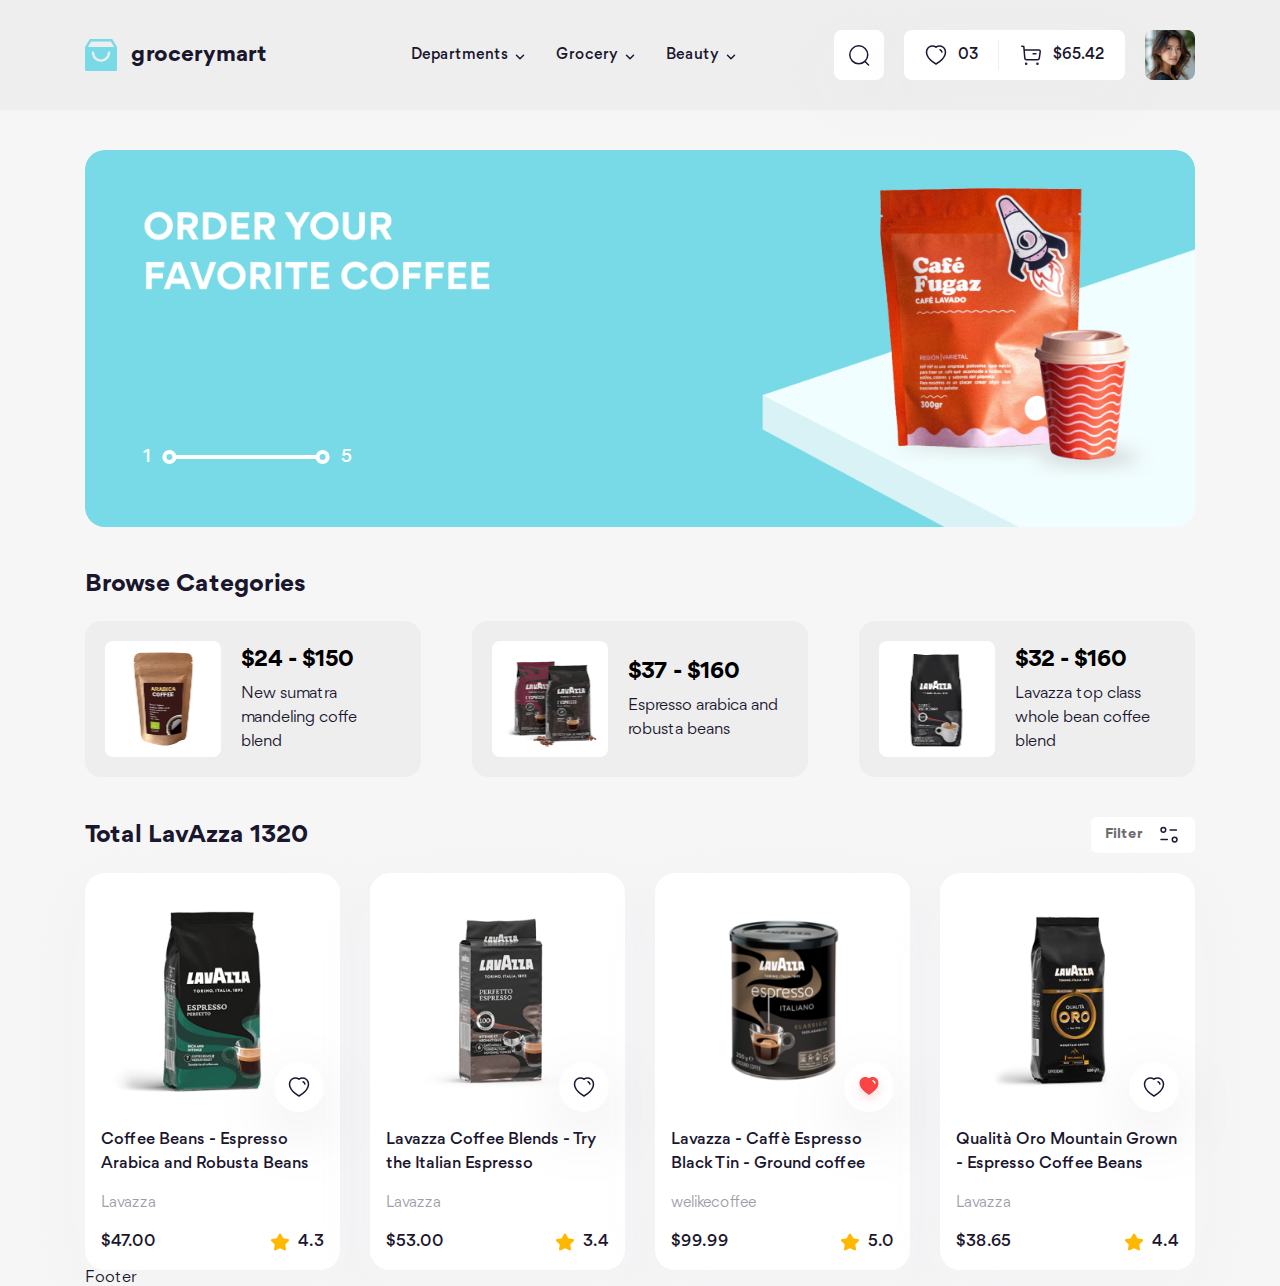
==== commit 51c33cc4: "Sửa lỗi phần danh sách sản phẩm" ====
--- a/index.html
+++ b/index.html
@@ -69,7 +69,9 @@
 
       <!-- Browser Categories -->
       <section class="home__container">
-        <h2 class="home__heading">Browse Categories</h2>
+        <div class="home__row">
+          <h2 class="home__heading">Browse Categories</h2>
+        </div>
         <div class="home__cate row row-cols-3 row-cols-md-1">
           <div class="col">
             <article class="cate-item">
@@ -131,7 +133,7 @@
           </button>
         </div>
 
-        <div class="row row-cols-4 row-cols-lg-2 row-cols-sm-1 g-3 gx-sm-4">
+        <div class="row row-cols-4 row-cols-lg-2 row-cols-sm-1 g-3">
           <div class="col">
             <article class="product-card">
               <div class="product-card__img-wrap">
@@ -142,11 +144,16 @@
                     class="product-card__thumb"
                   />
                 </a>
-                <button class="like-btn like-btn--liked product-card__like-btn">
+                <button class="like-btn product-card__like-btn">
                   <img
                     src="./assets/icons/heart.svg"
                     alt=""
                     class="like-btn__icon icon"
+                  />
+                  <img
+                    src="./assets/icons/heart-red.svg"
+                    alt=""
+                    class="like-btn__icon--liked"
                   />
                 </button>
               </div>
@@ -177,11 +184,16 @@
                     class="product-card__thumb"
                   />
                 </a>
-                <button class="like-btn like-btn--liked product-card__like-btn">
+                <button class="like-btn product-card__like-btn">
                   <img
                     src="./assets/icons/heart.svg"
                     alt=""
                     class="like-btn__icon icon"
+                  />
+                  <img
+                    src="./assets/icons/heart-red.svg"
+                    alt=""
+                    class="like-btn__icon--liked"
                   />
                 </button>
               </div>
@@ -218,6 +230,11 @@
                     alt=""
                     class="like-btn__icon icon"
                   />
+                  <img
+                    src="./assets/icons/heart-red.svg"
+                    alt=""
+                    class="like-btn__icon--liked"
+                  />
                 </button>
               </div>
               <h3 class="product-card__title">
@@ -247,11 +264,16 @@
                     class="product-card__thumb"
                   />
                 </a>
-                <button class="like-btn like-btn--liked product-card__like-btn">
+                <button class="like-btn product-card__like-btn">
                   <img
                     src="./assets/icons/heart.svg"
                     alt=""
                     class="like-btn__icon icon"
+                  />
+                  <img
+                    src="./assets/icons/heart-red.svg"
+                    alt=""
+                    class="like-btn__icon--liked"
                   />
                 </button>
               </div>
--- a/assets/css/main.css
+++ b/assets/css/main.css
@@ -175,6 +175,13 @@
   filter: var(--icon-color);
 }
 
+@media (max-width: 575.98px) {
+  .container {
+    padding-left: 20px !important;
+    padding-right: 20px !important;
+  }
+}
+
 .row > *, .container-fluid, .container {
   padding-left: calc(var(--grid-gutter-x) * 0.5);
   padding-right: calc(var(--grid-gutter-x) * 0.5);
@@ -1978,6 +1985,15 @@
   border-radius: 50%;
   box-shadow: 0px 20px 60px var(--like-btn-shadow);
 }
+.like-btn:not(.like-btn--liked) .like-btn__icon--liked {
+  display: none;
+}
+.like-btn--liked .like-btn__icon {
+  display: none;
+}
+.like-btn__icon--liked {
+  margin-top: 6px;
+}
 
 .product-card {
   padding: 16px;
@@ -2039,7 +2055,6 @@
 }
 .home__cate {
   --grid-gutter-x: 51px;
-  margin-top: 20px;
 }
 @media (max-width: 991.98px) {
   .home__cate {
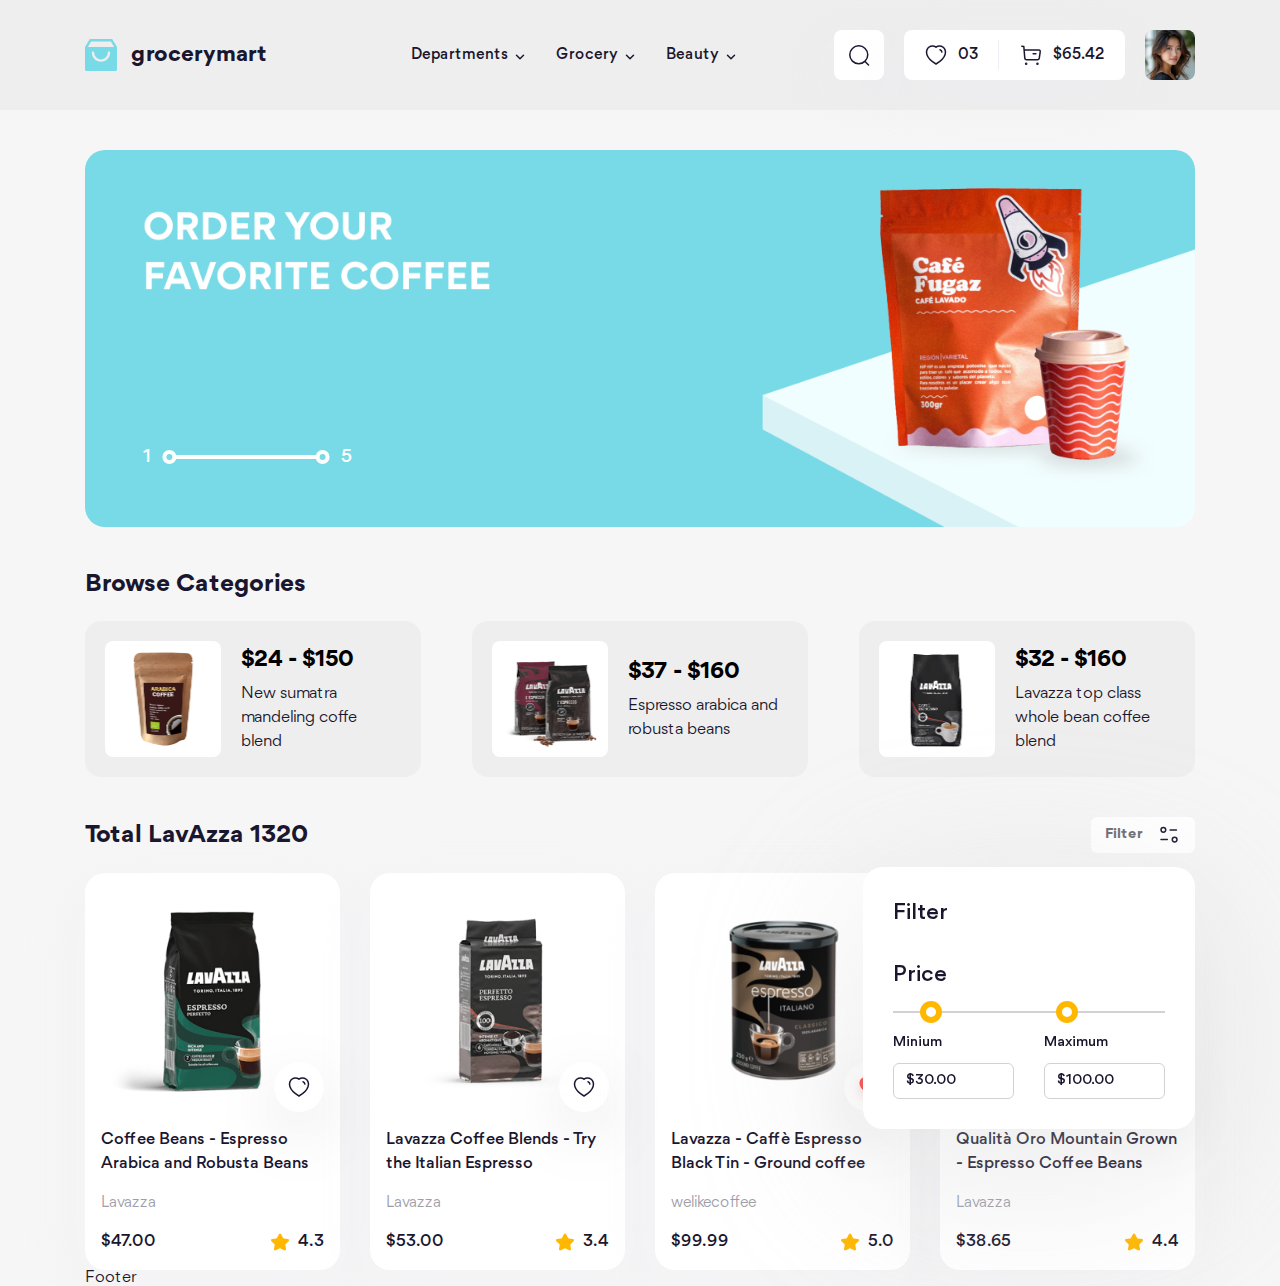
==== commit d3f64fcd: "Làm form filter sản phẩm #1" ====
--- a/index.html
+++ b/index.html
@@ -39,7 +39,7 @@
 
     <div class="container home">
       <!-- Slideshow -->
-      <section class="home__container">
+      <div class="home__container">
         <div class="slideshow">
           <div class="slideshow__inner">
             <div class="slideshow__item">
@@ -65,7 +65,7 @@
             <span class="slideshow__num">5</span>
           </div>
         </div>
-      </section>
+      </div>
 
       <!-- Browser Categories -->
       <section class="home__container">
@@ -74,47 +74,55 @@
         </div>
         <div class="home__cate row row-cols-3 row-cols-md-1">
           <div class="col">
-            <article class="cate-item">
-              <img
-                src="./assets/img/category-item/item-1.png"
-                alt=""
-                class="cate-item__thumb"
-              />
-              <section class="cate-item__info">
-                <h3 class="cate-item__title">$24 - $150</h3>
-                <p class="cate-item__desc">New sumatra mandeling coffe blend</p>
-              </section>
-            </article>
-          </div>
-          <div class="col">
-            <article class="cate-item">
-              <img
-                src="./assets/img/category-item/item-2.png"
-                alt=""
-                class="cate-item__thumb"
-              />
-              <section class="cate-item__info">
-                <h3 class="cate-item__title">$37 - $160</h3>
-                <p class="cate-item__desc">
-                  Espresso arabica and robusta beans
-                </p>
-              </section>
-            </article>
-          </div>
-          <div class="col">
-            <article class="cate-item">
-              <img
-                src="./assets/img/category-item/item-3.png"
-                alt=""
-                class="cate-item__thumb"
-              />
-              <section class="cate-item__info">
-                <h3 class="cate-item__title">$32 - $160</h3>
-                <p class="cate-item__desc">
-                  Lavazza top class whole bean coffee blend
-                </p>
-              </section>
-            </article>
+            <a href="#!">
+              <article class="cate-item">
+                <img
+                  src="./assets/img/category-item/item-1.png"
+                  alt=""
+                  class="cate-item__thumb"
+                />
+                <div class="cate-item__info">
+                  <h3 class="cate-item__title">$24 - $150</h3>
+                  <p class="cate-item__desc">
+                    New sumatra mandeling coffe blend
+                  </p>
+                </div>
+              </article>
+            </a>
+          </div>
+          <div class="col">
+            <a href="#!"
+              ><article class="cate-item">
+                <img
+                  src="./assets/img/category-item/item-2.png"
+                  alt=""
+                  class="cate-item__thumb"
+                />
+                <div class="cate-item__info">
+                  <h3 class="cate-item__title">$37 - $160</h3>
+                  <p class="cate-item__desc">
+                    Espresso arabica and robusta beans
+                  </p>
+                </div>
+              </article></a
+            >
+          </div>
+          <div class="col">
+            <a href="#!"
+              ><article class="cate-item">
+                <img
+                  src="./assets/img/category-item/item-3.png"
+                  alt=""
+                  class="cate-item__thumb"
+                />
+                <div class="cate-item__info">
+                  <h3 class="cate-item__title">$32 - $160</h3>
+                  <p class="cate-item__desc">
+                    Lavazza top class whole bean coffee blend
+                  </p>
+                </div>
+              </article></a
+            >
           </div>
         </div>
       </section>
@@ -123,14 +131,68 @@
       <section class="home__container">
         <div class="home__row">
           <h2 class="home__heading">Total LavAzza 1320</h2>
-          <button class="filter-btn">
-            Filter
-            <img
-              src="./assets/icons/filter.svg"
-              alt=""
-              class="filter-btn__icon icon"
-            />
-          </button>
+          <div class="filter-wrap">
+            <button class="filter-btn">
+              Filter
+              <img
+                src="./assets/icons/filter.svg"
+                alt=""
+                class="filter-btn__icon icon"
+              />
+            </button>
+            <div class="filter">
+              <h3 class="filter__heading">Filter</h3>
+              <form action="" class="filter__form">
+                <div class="filter__row">
+                  <div class="filter__col">
+                    <label for="" class="filter__form-label">Price</label>
+                    <div class="filter__form-group">
+                      <div
+                        class="filter__form-slider"
+                        style="--min-value: 10%; --max-value: 60%"
+                      ></div>
+                    </div>
+                    <div class="filter__form-group filter__form-group--inline">
+                      <div>
+                        <label
+                          for=""
+                          class="filter__form-label filter__form-label--small"
+                        >
+                          Minium</label
+                        >
+                        <input
+                          type="text"
+                          name=""
+                          id=""
+                          value="$30.00"
+                          class="filter__form-input"
+                          readonly
+                        />
+                      </div>
+                      <div>
+                        <label
+                          for=""
+                          class="filter__form-label filter__form-label--small"
+                        >
+                          Maximum</label
+                        >
+                        <input
+                          type="text"
+                          name=""
+                          id=""
+                          value="$100.00"
+                          class="filter__form-input"
+                          readonly
+                        />
+                      </div>
+                    </div>
+                  </div>
+                  <div class="filter__col"></div>
+                  <div class="filter__col"></div>
+                </div>
+              </form>
+            </div>
+          </div>
         </div>
 
         <div class="row row-cols-4 row-cols-lg-2 row-cols-sm-1 g-3">
--- a/assets/css/main.css
+++ b/assets/css/main.css
@@ -167,6 +167,7 @@
 select {
   font-family: inherit;
   font-size: inherit;
+  outline: none;
   color: inherit;
   -webkit-tap-highlight-color: transparent;
 }
@@ -1325,6 +1326,8 @@
   --like-btn-shadow: rgba(124, 124, 124, 0.2);
   --product-card-bg: #fff;
   --product-card-shadow: rgba(237, 237, 246, 0.2);
+  --filter-form-bg: #fff;
+  --filter-form-shadow: 0px 40px 90px rgba(200, 200, 200, 0.4);
 }
 @media (max-width: 991.98px) {
   html {
@@ -2040,6 +2043,84 @@
   margin: 0 6px 0 auto;
 }
 
+.filter-wrap {
+  position: relative;
+  z-index: 1;
+}
+
+.filter {
+  position: absolute;
+  right: 0;
+  top: 50px;
+  border-radius: 20px;
+  padding: 30px;
+  background: var(--filter-form-bg);
+  filter: drop-shadow(var(--filter-form-shadow));
+}
+.filter__heading {
+  font-size: 2.2rem;
+  font-weight: 500;
+  line-height: 1.4545454545;
+}
+.filter__form {
+  margin-top: 30px;
+}
+.filter__form-label {
+  display: block;
+  font-size: 2.2rem;
+  font-weight: 500;
+  line-height: 1.4545454545;
+}
+.filter__form-label--small {
+  margin-bottom: 10px;
+  font-size: 1.4rem;
+  line-height: 1.4285714286;
+}
+.filter__form-group {
+  margin-top: 20px;
+}
+.filter__form-group--inline {
+  display: flex;
+  gap: 30px;
+}
+.filter__form-slider {
+  position: relative;
+  width: 100%;
+  height: 2px;
+  background: #d2d1d6;
+}
+.filter__form-slider::before, .filter__form-slider::after {
+  content: "";
+  position: absolute;
+  top: 50%;
+  translate: 0 -50%;
+  width: 22px;
+  height: 22px;
+  border-radius: 50%;
+  border: 6px solid #ffb700;
+  background: var(--filter-form-bg);
+}
+.filter__form-slider::before {
+  left: var(--min-value);
+}
+.filter__form-slider::after {
+  left: var(--max-value);
+}
+.filter__form-input {
+  width: 121px;
+  height: 36px;
+  padding: 0 12px;
+  font-size: 1.4rem;
+  font-weight: 500;
+  line-height: 1.4285714286;
+  border-radius: 6px;
+  border: 1px solid #d2d1d6;
+}
+.filter__row {
+  display: flex;
+  flex: 1;
+}
+
 .home__container {
   margin-top: 40px;
 }
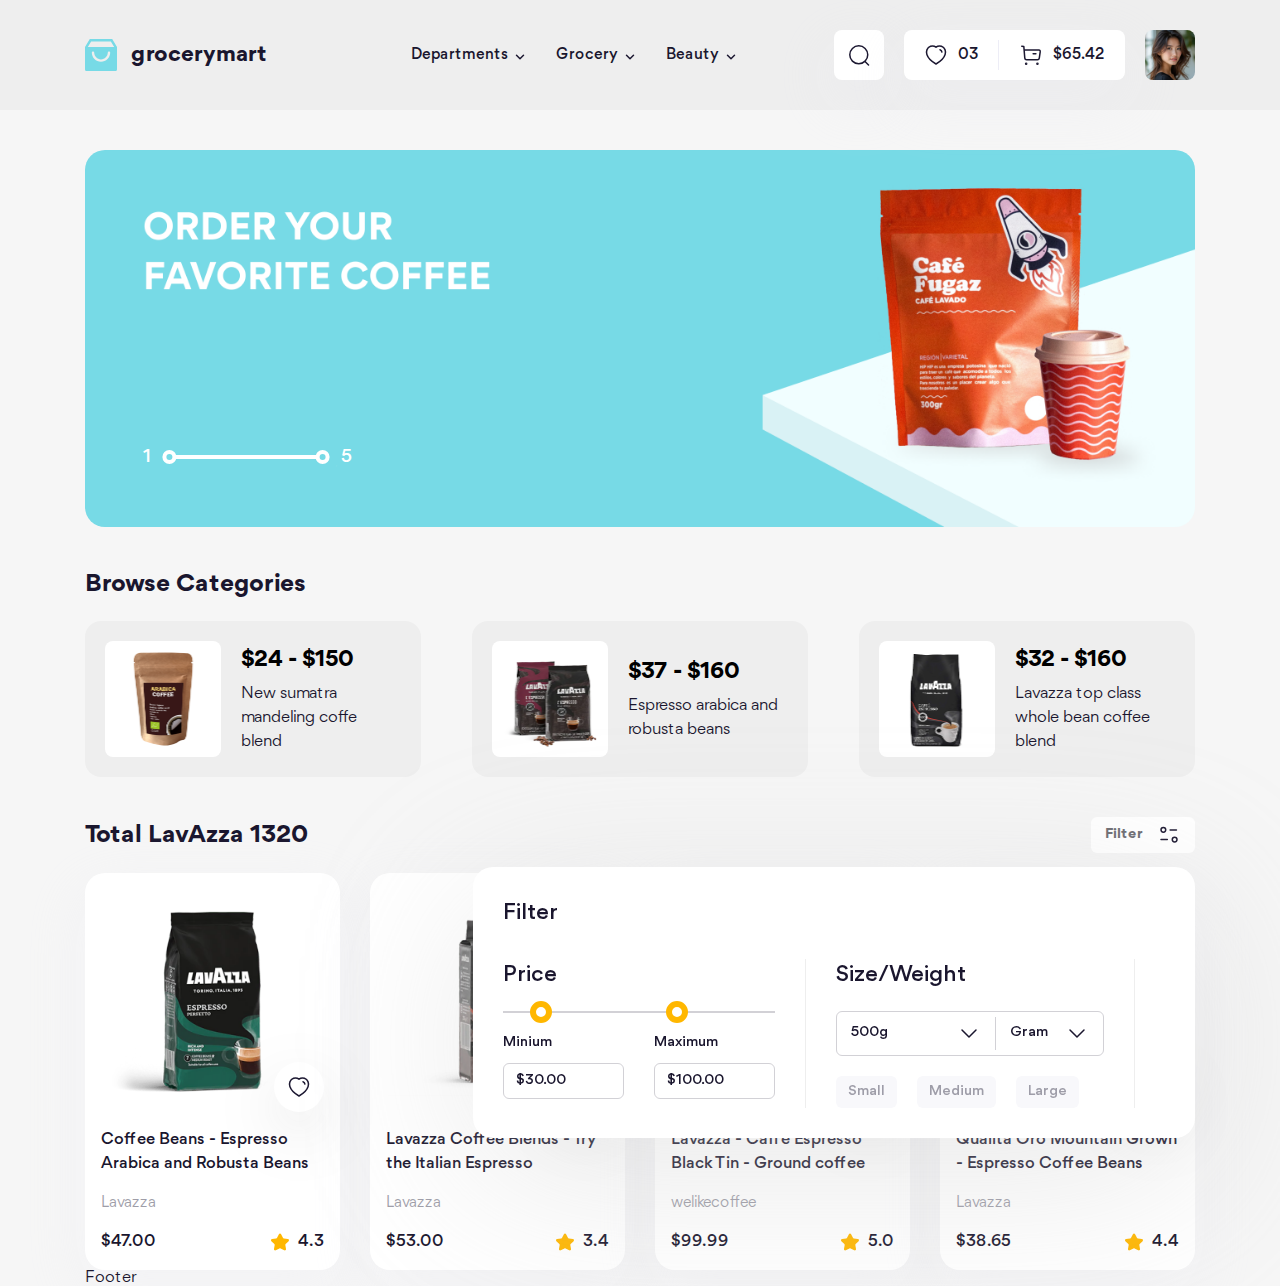
==== commit 8303f308: "Làm form filter sản phẩm #2" ====
--- a/index.html
+++ b/index.html
@@ -166,7 +166,6 @@
                           id=""
                           value="$30.00"
                           class="filter__form-input"
-                          readonly
                         />
                       </div>
                       <div>
@@ -182,12 +181,46 @@
                           id=""
                           value="$100.00"
                           class="filter__form-input"
-                          readonly
                         />
                       </div>
                     </div>
                   </div>
-                  <div class="filter__col"></div>
+
+                  <div class="filter__separate"></div>
+
+                  <div class="filter__col">
+                    <label for="" class="filter__form-label">Size/Weight</label>
+                    <div class="filter__form-group">
+                      <div class="filter__form-select-wrap">
+                        <div class="filter__form-select" style="--width: 158px">
+                          500g
+                          <img
+                            src="./assets/icons/select-arrow.svg"
+                            alt=""
+                            class="filter__form-select-arrow"
+                          />
+                        </div>
+                        <div class="filter__form-select">
+                          Gram
+                          <img
+                            src="./assets/icons/select-arrow.svg"
+                            alt=""
+                            class="filter__form-select-arrow"
+                          />
+                        </div>
+                      </div>
+                    </div>
+                    <div class="filter__form-group">
+                      <div class="filter__form-tags">
+                        <button class="filter__form-tag">Small</button>
+                        <button class="filter__form-tag">Medium</button>
+                        <button class="filter__form-tag">Large</button>
+                      </div>
+                    </div>
+                  </div>
+
+                  <div class="filter__separate"></div>
+
                   <div class="filter__col"></div>
                 </div>
               </form>
--- a/assets/css/main.css
+++ b/assets/css/main.css
@@ -1328,6 +1328,7 @@
   --product-card-shadow: rgba(237, 237, 246, 0.2);
   --filter-form-bg: #fff;
   --filter-form-shadow: 0px 40px 90px rgba(200, 200, 200, 0.4);
+  --filter-form-tag-bg: #f8f8fb;
 }
 @media (max-width: 991.98px) {
   html {
@@ -2106,6 +2107,10 @@
 .filter__form-slider::after {
   left: var(--max-value);
 }
+.filter__form-select-wrap, .filter__form-input {
+  border-radius: 6px;
+  border: 1px solid #d2d1d6;
+}
 .filter__form-input {
   width: 121px;
   height: 36px;
@@ -2113,12 +2118,53 @@
   font-size: 1.4rem;
   font-weight: 500;
   line-height: 1.4285714286;
+}
+.filter__form-select-wrap {
+  display: flex;
+  align-items: center;
+  height: 45px;
+}
+.filter__form-select {
+  padding: 0 14px;
+  display: flex;
+  align-items: center;
+  justify-content: space-between;
+  height: calc(100% - 10px);
+  min-width: var(--width, 108px);
+  font-size: 1.4rem;
+  font-weight: 500;
+  line-height: 1.4285714286;
+  cursor: pointer;
+}
+.filter__form-select + .filter__form-select {
+  border-left: 1px solid #d2d1d6;
+}
+.filter__form-tags {
+  display: flex;
+  flex-wrap: wrap;
+  gap: 10px 20px;
+}
+.filter__form-tag {
   border-radius: 6px;
-  border: 1px solid #d2d1d6;
+  color: #9e9da8;
+  padding: 6px 12px;
+  background: var(--filter-form-tag-bg);
+  color: #9e9da8;
+  font-size: 1.4rem;
+  font-weight: 500;
+  line-height: 1.4285714286;
+  transition: color 0.2s;
+}
+.filter__form-tag:hover {
+  color: var(--text-color);
 }
 .filter__row {
   display: flex;
-  flex: 1;
+}
+.filter__separate {
+  width: 1px;
+  background: #eee;
+  margin: 0 30px;
 }
 
 .home__container {
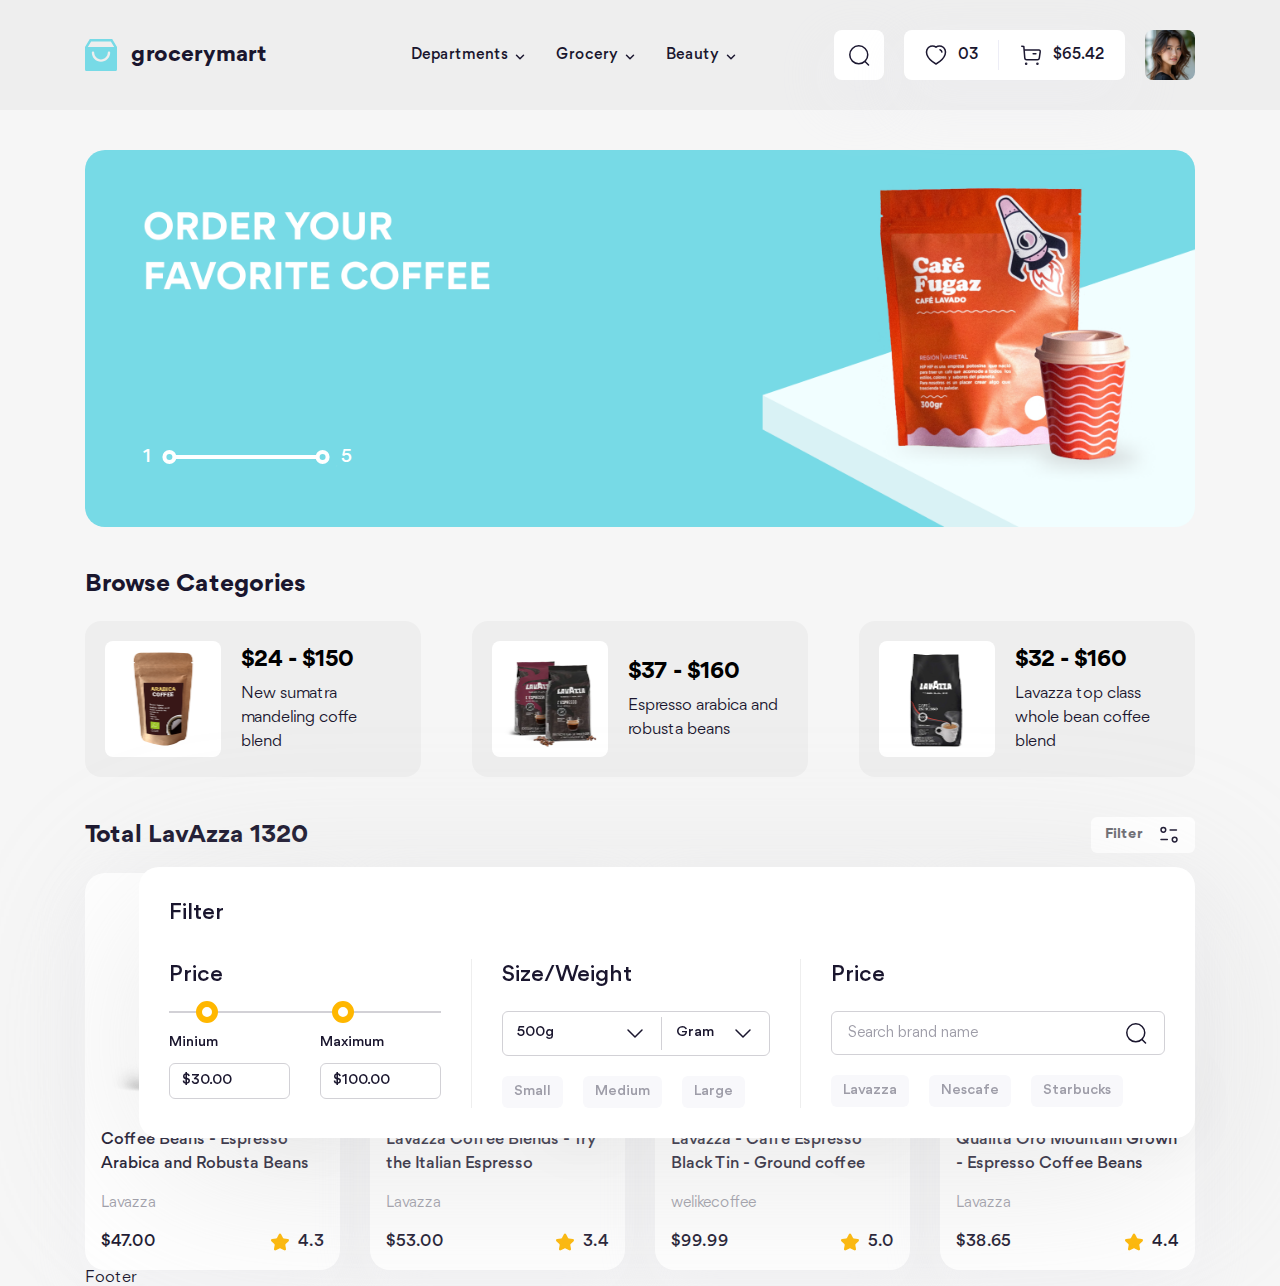
==== commit aa0c3314: "Làm form filter sản phẩm #3" ====
--- a/index.html
+++ b/index.html
@@ -160,13 +160,18 @@
                         >
                           Minium</label
                         >
-                        <input
-                          type="text"
-                          name=""
-                          id=""
-                          value="$30.00"
-                          class="filter__form-input"
-                        />
+                        <div
+                          class="filter__form-text-input filter__form-text-input--small"
+                        >
+                          <input
+                            type="text"
+                            name=""
+                            id=""
+                            placeholder="Search brand name"
+                            class="filter__form-input"
+                            value="$30.00"
+                          />
+                        </div>
                       </div>
                       <div>
                         <label
@@ -175,13 +180,18 @@
                         >
                           Maximum</label
                         >
-                        <input
-                          type="text"
-                          name=""
-                          id=""
-                          value="$100.00"
-                          class="filter__form-input"
-                        />
+                        <div
+                          class="filter__form-text-input filter__form-text-input--small"
+                        >
+                          <input
+                            type="text"
+                            name=""
+                            id=""
+                            placeholder="Search brand name"
+                            class="filter__form-input"
+                            value="$100.00"
+                          />
+                        </div>
                       </div>
                     </div>
                   </div>
@@ -221,7 +231,33 @@
 
                   <div class="filter__separate"></div>
 
-                  <div class="filter__col"></div>
+                  <div class="filter__col">
+                    <label for="" class="filter__form-label">Price</label>
+                    <div class="filter__form-group">
+                      <div class="filter__form-text-input">
+                        <input
+                          type="text"
+                          name=""
+                          id=""
+                          placeholder="Search brand name"
+                          class="filter__form-input"
+                        />
+                        <img
+                          src="./assets/icons/search.svg"
+                          alt=""
+                          class="filter__form-input-icon"
+                        />
+                      </div>
+                    </div>
+
+                    <div class="filter__form-group">
+                      <div class="filter__form-tags">
+                        <button class="filter__form-tag">Lavazza</button>
+                        <button class="filter__form-tag">Nescafe</button>
+                        <button class="filter__form-tag">Starbucks</button>
+                      </div>
+                    </div>
+                  </div>
                 </div>
               </form>
             </div>
--- a/assets/css/main.css
+++ b/assets/css/main.css
@@ -169,6 +169,8 @@
   font-size: inherit;
   outline: none;
   color: inherit;
+  border: none;
+  padding: 0;
   -webkit-tap-highlight-color: transparent;
 }
 
@@ -2107,17 +2109,39 @@
 .filter__form-slider::after {
   left: var(--max-value);
 }
-.filter__form-select-wrap, .filter__form-input {
+.filter__form-select-wrap, .filter__form-text-input {
   border-radius: 6px;
   border: 1px solid #d2d1d6;
 }
-.filter__form-input {
+.filter__form-text-input {
+  display: flex;
+  align-items: center;
+  width: 334px;
+  height: 44px;
+  padding: 0 16px;
+  overflow: hidden;
+}
+.filter__form-text-input--small {
   width: 121px;
   height: 36px;
   padding: 0 12px;
+}
+.filter__form-text-input--small .filter__form-input {
   font-size: 1.4rem;
+  line-height: 1.4285714286;
+}
+.filter__form-input {
+  width: 100%;
+  font-size: 1.5rem;
   font-weight: 500;
-  line-height: 1.4285714286;
+  line-height: 1.4666666667;
+}
+.filter__form-input::placeholder {
+  color: #9e9da8;
+  font-weight: 400;
+}
+.filter__form-input-icon {
+  margin-left: 12px;
 }
 .filter__form-select-wrap {
   display: flex;
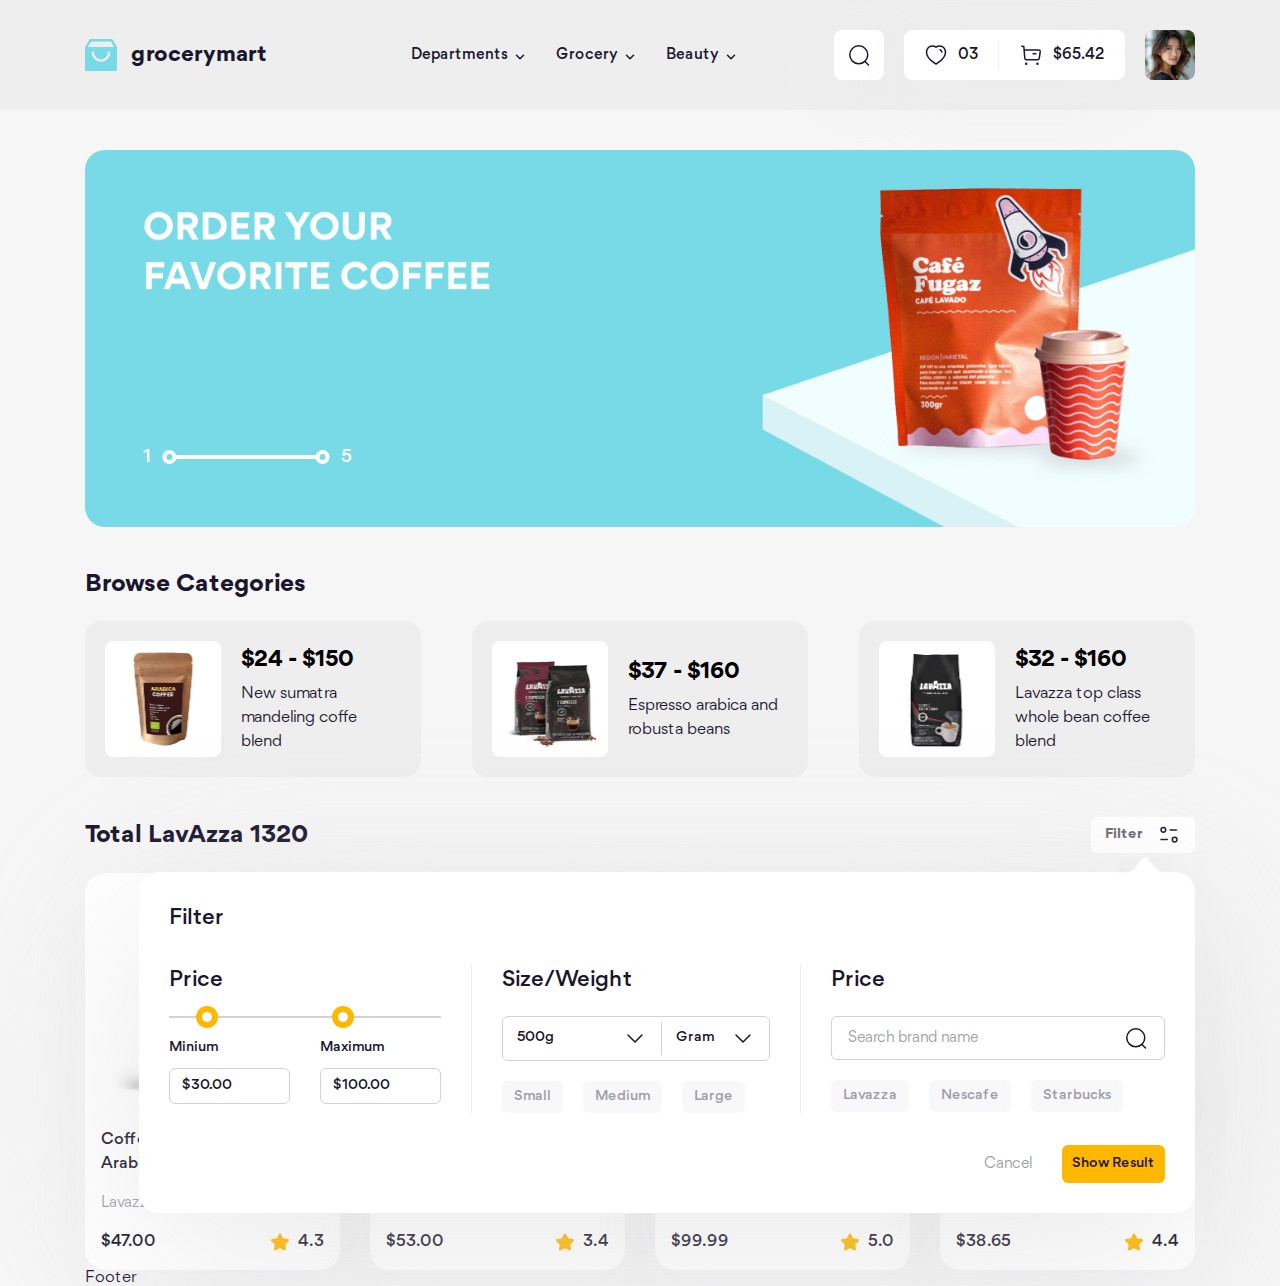
==== commit 809fef47: "Làm form filter sản phẩm #4" ====
--- a/index.html
+++ b/index.html
@@ -141,6 +141,11 @@
               />
             </button>
             <div class="filter">
+              <img
+                src="./assets/icons/arrow-up.png"
+                alt=""
+                class="filter__arrow"
+              />
               <h3 class="filter__heading">Filter</h3>
               <form action="" class="filter__form">
                 <div class="filter__row">
@@ -259,6 +264,12 @@
                     </div>
                   </div>
                 </div>
+                <div class="filter__row filter__footer">
+                  <button class="btn btn--text filter__cancel">Cancel</button>
+                  <button class="btn btn--primary filter__submit">
+                    Show Result
+                  </button>
+                </div>
               </form>
             </div>
           </div>
--- a/assets/css/main.css
+++ b/assets/css/main.css
@@ -2001,6 +2001,41 @@
   margin-top: 6px;
 }
 
+.btn {
+  background: #f8f8fb;
+  padding: 0 20px;
+  border-radius: 6px;
+  height: 46px;
+  font-size: 1.8rem;
+  font-weight: 500;
+  user-select: none;
+}
+.btn + .btn {
+  margin-left: 20px;
+}
+.btn--text {
+  color: #9e9da8;
+  background: transparent;
+  font-weight: 400;
+}
+.btn--primary {
+  background: #ffb700;
+}
+.btn--outline {
+  background: transparent;
+  border: 1px solid #d2d1d6;
+}
+.btn--rounded {
+  border-radius: 99px;
+}
+.btn[disabled], .btn--disabled {
+  opacity: 0.5;
+  pointer-events: none;
+}
+.btn:hover {
+  opacity: 0.9;
+}
+
 .product-card {
   padding: 16px;
   border-radius: 20px;
@@ -2054,11 +2089,17 @@
 .filter {
   position: absolute;
   right: 0;
-  top: 50px;
+  top: 55px;
   border-radius: 20px;
   padding: 30px;
   background: var(--filter-form-bg);
   filter: drop-shadow(var(--filter-form-shadow));
+}
+.filter__arrow {
+  position: absolute;
+  top: -15px;
+  right: 24px;
+  height: 20.5px;
 }
 .filter__heading {
   font-size: 2.2rem;
@@ -2190,6 +2231,21 @@
   background: #eee;
   margin: 0 30px;
 }
+.filter__footer {
+  display: flex;
+  justify-content: flex-end;
+  margin-top: 32px;
+}
+.filter__cancel, .filter__submit {
+  height: 38px;
+  padding: 0 10px;
+}
+.filter__cancel {
+  font-size: 1.5rem;
+}
+.filter__submit {
+  font-size: 1.4rem;
+}
 
 .home__container {
   margin-top: 40px;
